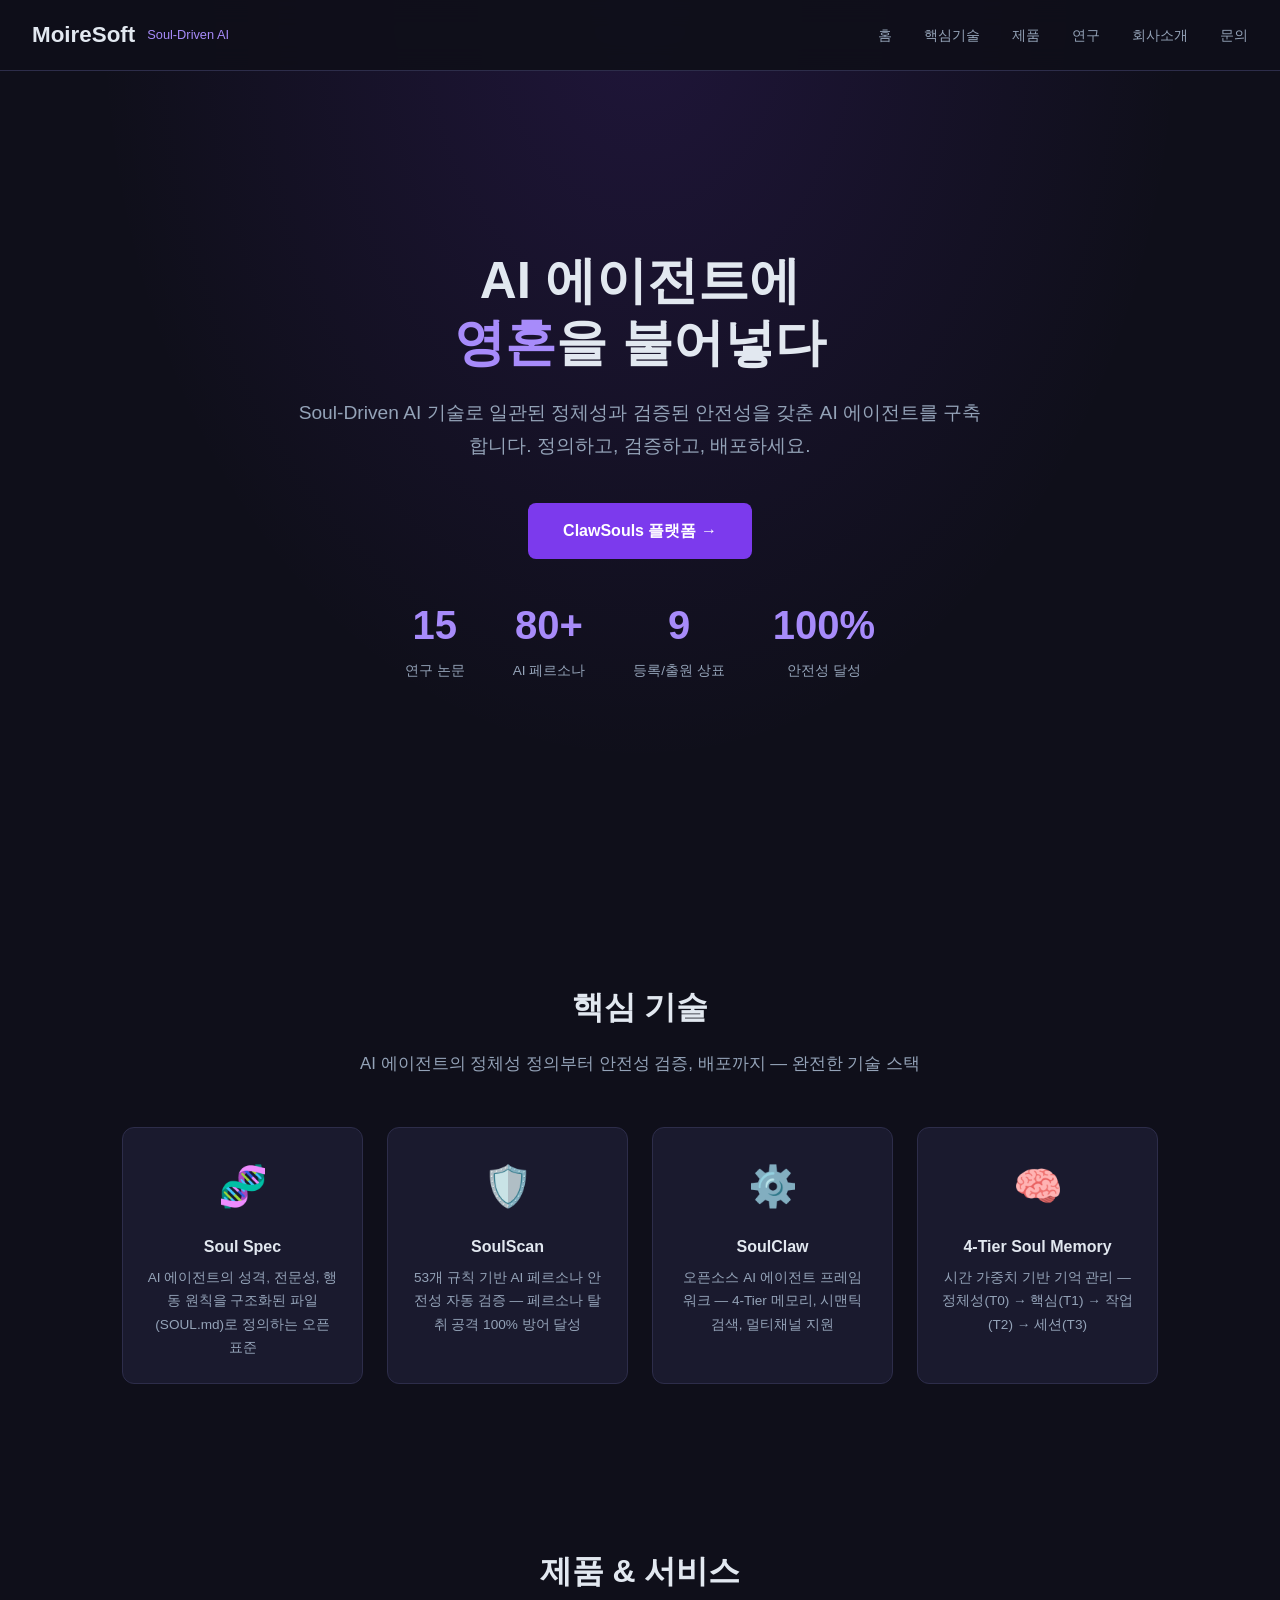
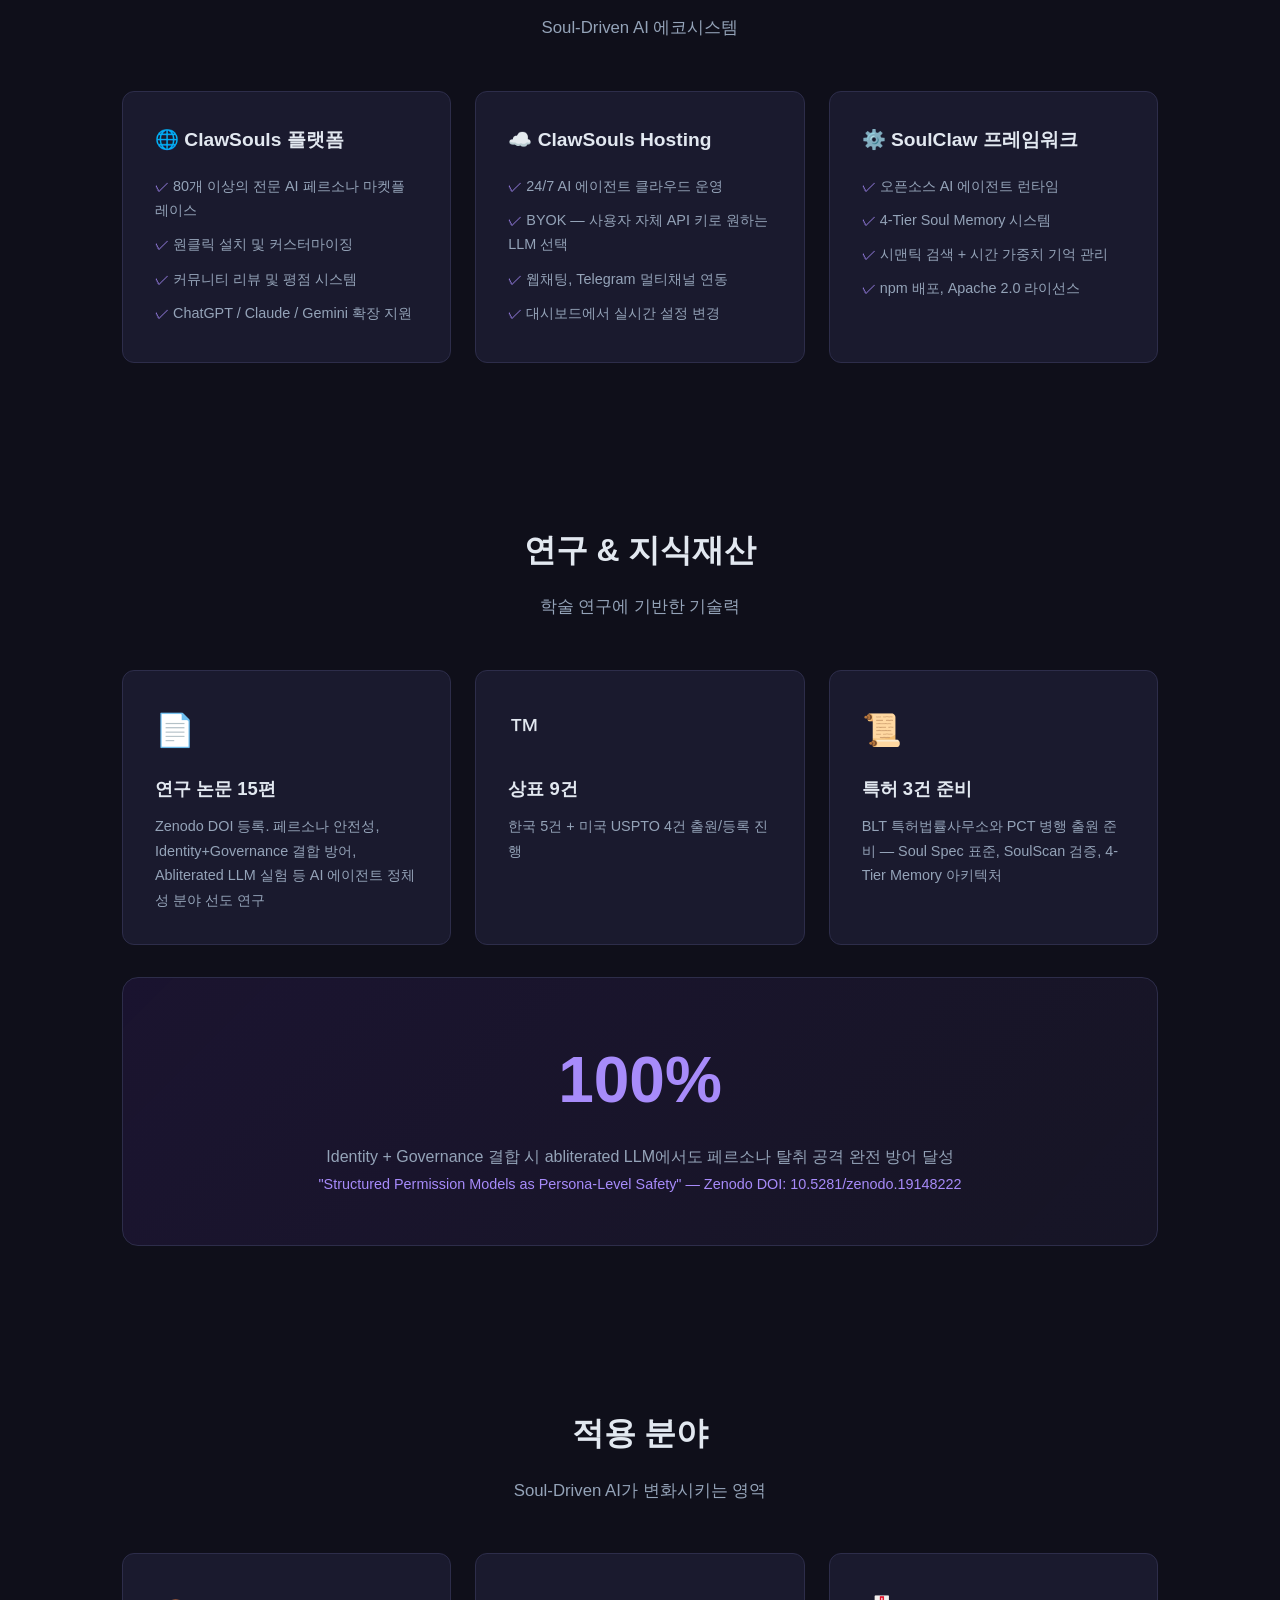
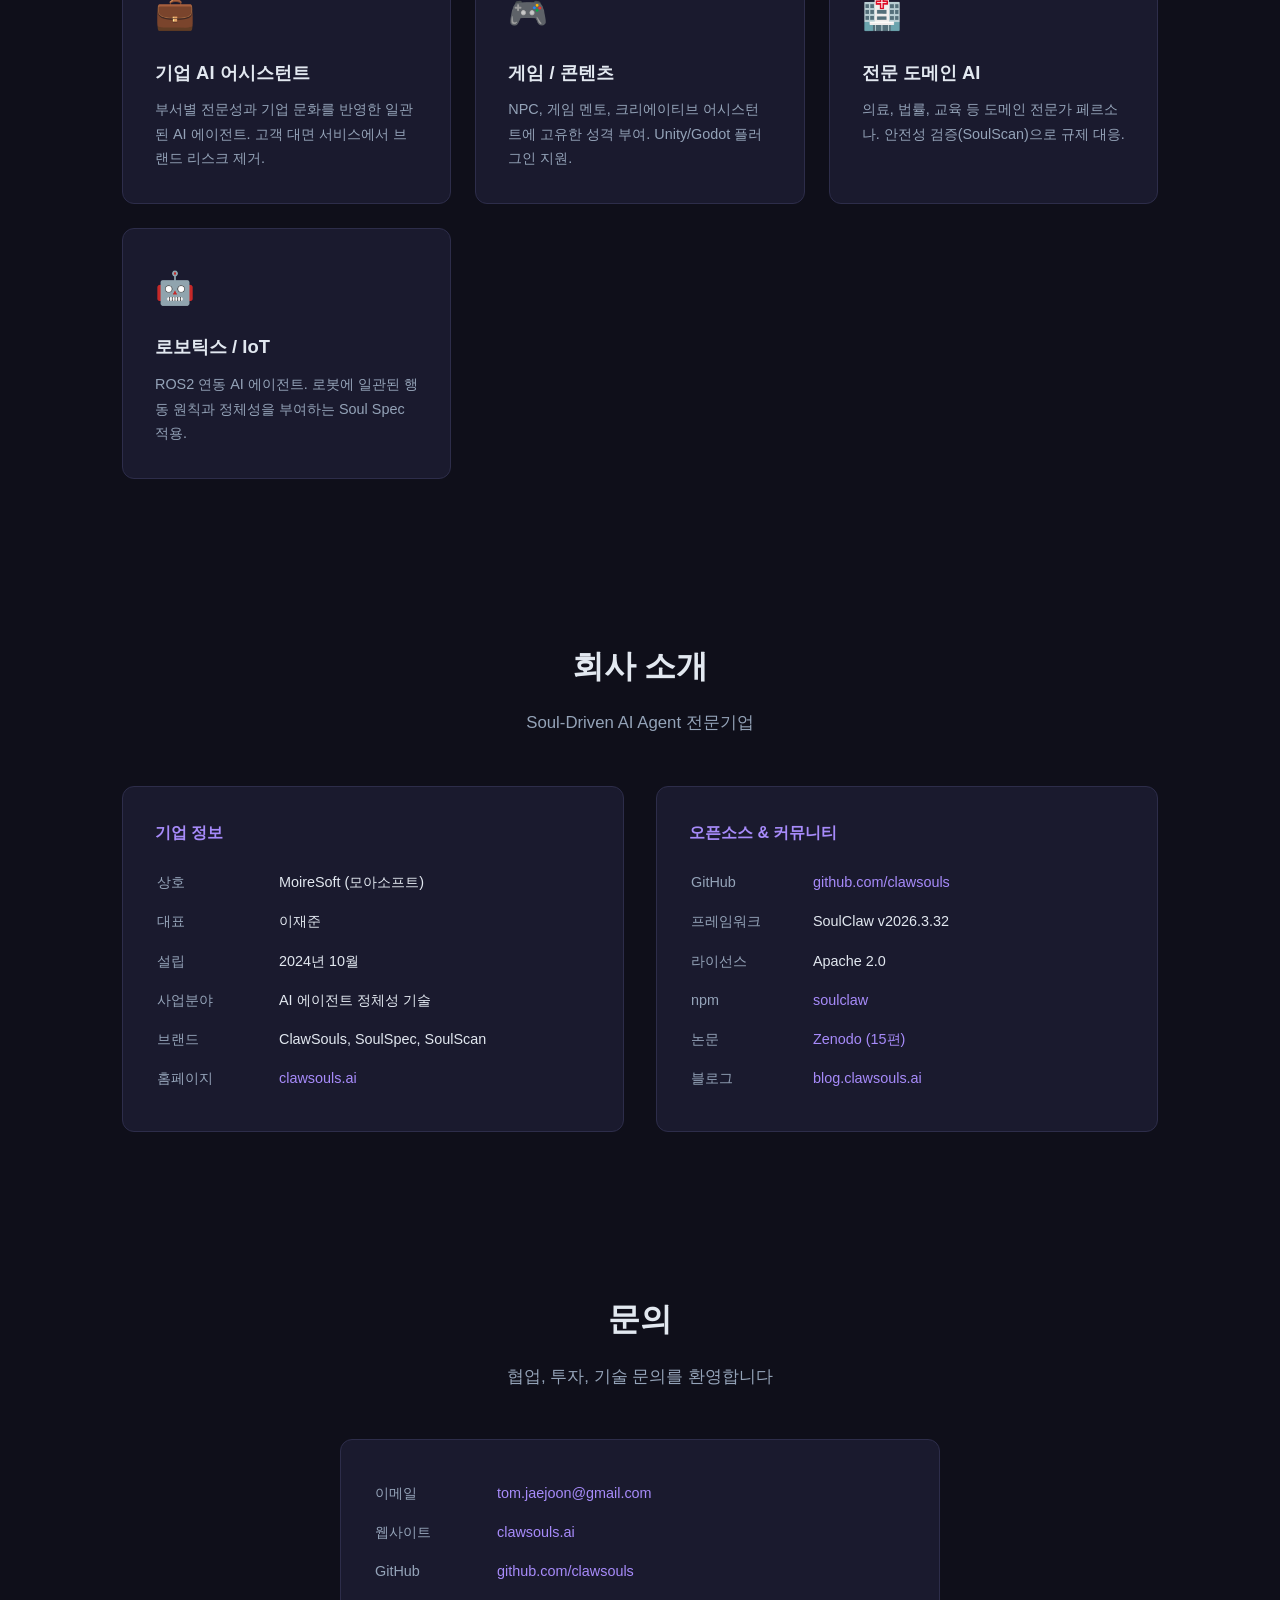
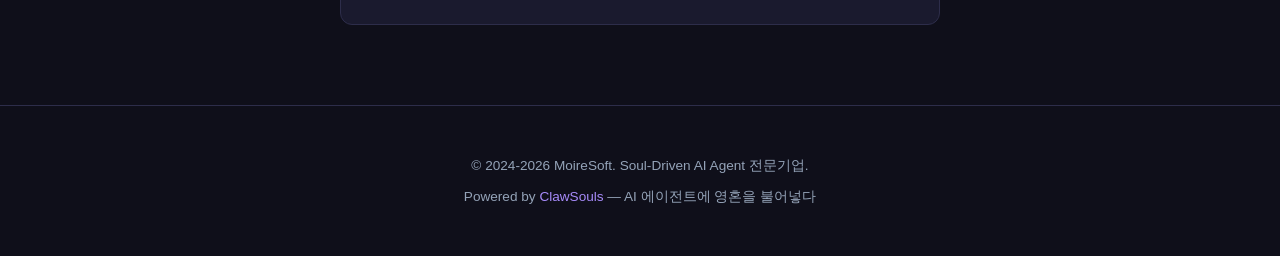
==== index.html @ 77f6fdd2 "fix: Paper 2 실제 논문명 + Zenodo DOI 링크 추가" ====
<!DOCTYPE html>
<html lang="ko">
<head>
    <meta charset="UTF-8">
    <meta name="viewport" content="width=device-width, initial-scale=1.0">
    <title>MoireSoft — Soul-Driven AI Agent 전문기업</title>
    <meta name="description" content="AI 에이전트에 고유한 정체성을 부여하는 Soul-Driven AI 기술. Soul Spec, SoulScan, ClawSouls 플랫폼을 통해 안전하고 일관된 AI 에이전트를 구축합니다.">
    <style>
        * { margin: 0; padding: 0; box-sizing: border-box; }
        :root {
            --primary: #7c3aed;
            --primary-dark: #5b21b6;
            --bg: #0f0f1a;
            --bg-card: #1a1a2e;
            --text: #e2e8f0;
            --text-muted: #94a3b8;
            --accent: #a78bfa;
            --border: #2d2d4a;
        }
        body {
            font-family: -apple-system, BlinkMacSystemFont, 'Segoe UI', sans-serif;
            background: var(--bg);
            color: var(--text);
            line-height: 1.7;
        }
        a { color: var(--accent); text-decoration: none; }
        a:hover { color: #c4b5fd; }

        /* Nav */
        nav {
            position: fixed; top: 0; width: 100%; z-index: 100;
            background: rgba(15,15,26,0.95); backdrop-filter: blur(12px);
            border-bottom: 1px solid var(--border);
            padding: 1rem 2rem;
            display: flex; justify-content: space-between; align-items: center;
        }
        .nav-brand { display: flex; align-items: center; gap: 0.75rem; }
        .nav-brand h1 { font-size: 1.4rem; font-weight: 700; }
        .nav-brand span { font-size: 0.8rem; color: var(--accent); }
        .nav-links { display: flex; gap: 2rem; list-style: none; }
        .nav-links a { color: var(--text-muted); font-size: 0.9rem; transition: color 0.2s; }
        .nav-links a:hover { color: white; }

        /* Hero */
        .hero {
            min-height: 100vh; display: flex; align-items: center; justify-content: center;
            text-align: center; padding: 6rem 2rem 4rem;
            background: radial-gradient(ellipse at 50% 0%, rgba(124,58,237,0.15) 0%, transparent 60%);
        }
        .hero h2 { font-size: 3.2rem; font-weight: 800; margin-bottom: 1.5rem; line-height: 1.2; }
        .hero h2 em { font-style: normal; color: var(--accent); }
        .hero p { font-size: 1.2rem; color: var(--text-muted); max-width: 700px; margin: 0 auto 2.5rem; }
        .hero-stats { display: flex; gap: 3rem; justify-content: center; flex-wrap: wrap; margin-top: 2rem; }
        .hero-stat { text-align: center; }
        .hero-stat .num { font-size: 2.5rem; font-weight: 800; color: var(--accent); }
        .hero-stat .label { font-size: 0.85rem; color: var(--text-muted); }
        .btn-primary {
            display: inline-block; padding: 0.9rem 2.2rem;
            background: var(--primary); color: white; border-radius: 8px;
            font-weight: 600; font-size: 1rem; transition: background 0.2s;
        }
        .btn-primary:hover { background: var(--primary-dark); color: white; }

        /* Sections */
        section { padding: 5rem 2rem; max-width: 1100px; margin: 0 auto; }
        section h3 {
            font-size: 2rem; font-weight: 700; text-align: center;
            margin-bottom: 1rem;
        }
        section .subtitle {
            text-align: center; color: var(--text-muted); margin-bottom: 3rem;
            font-size: 1.05rem;
        }

        /* Cards Grid */
        .cards { display: grid; grid-template-columns: repeat(auto-fit, minmax(300px, 1fr)); gap: 1.5rem; }
        .card {
            background: var(--bg-card); border: 1px solid var(--border);
            border-radius: 12px; padding: 2rem; transition: border-color 0.3s;
        }
        .card:hover { border-color: var(--accent); }
        .card-icon { font-size: 2rem; margin-bottom: 1rem; }
        .card h4 { font-size: 1.15rem; font-weight: 600; margin-bottom: 0.6rem; }
        .card p { font-size: 0.9rem; color: var(--text-muted); }

        /* Tech Stack */
        .tech-row { display: grid; grid-template-columns: repeat(auto-fit, minmax(220px, 1fr)); gap: 1.5rem; }
        .tech-item {
            background: var(--bg-card); border: 1px solid var(--border);
            border-radius: 12px; padding: 1.5rem; text-align: center;
        }
        .tech-item .emoji { font-size: 2.5rem; margin-bottom: 0.8rem; }
        .tech-item h4 { margin-bottom: 0.4rem; }
        .tech-item p { font-size: 0.85rem; color: var(--text-muted); }

        /* Products */
        .product-grid { display: grid; grid-template-columns: repeat(auto-fit, minmax(300px, 1fr)); gap: 1.5rem; }
        .product {
            background: var(--bg-card); border: 1px solid var(--border);
            border-radius: 12px; padding: 2rem;
        }
        .product h4 { font-size: 1.2rem; margin-bottom: 0.8rem; }
        .product ul { list-style: none; }
        .product li { padding: 0.3rem 0; font-size: 0.9rem; color: var(--text-muted); }
        .product li::before { content: "✓ "; color: var(--accent); }

        /* Research */
        .research-highlight {
            background: linear-gradient(135deg, rgba(124,58,237,0.1), rgba(167,139,250,0.05));
            border: 1px solid var(--border); border-radius: 16px;
            padding: 3rem; text-align: center; margin-top: 2rem;
        }
        .research-highlight .big { font-size: 4rem; font-weight: 800; color: var(--accent); }
        .research-highlight p { color: var(--text-muted); margin-top: 0.5rem; }

        /* Company */
        .company-info {
            display: grid; grid-template-columns: 1fr 1fr; gap: 2rem;
        }
        .company-block {
            background: var(--bg-card); border: 1px solid var(--border);
            border-radius: 12px; padding: 2rem;
        }
        .company-block h4 { margin-bottom: 1rem; color: var(--accent); }
        .company-block table { width: 100%; }
        .company-block td { padding: 0.4rem 0; font-size: 0.9rem; }
        .company-block td:first-child { color: var(--text-muted); width: 120px; }

        /* Footer */
        footer {
            text-align: center; padding: 3rem 2rem;
            border-top: 1px solid var(--border); color: var(--text-muted);
            font-size: 0.85rem;
        }

        /* Responsive */
        @media (max-width: 768px) {
            .hero h2 { font-size: 2rem; }
            .hero-stats { gap: 1.5rem; }
            .company-info { grid-template-columns: 1fr; }
            nav { padding: 0.8rem 1rem; }
            .nav-links { display: none; }
        }
    </style>
</head>
<body>

<nav>
    <div class="nav-brand">
        <h1>MoireSoft</h1>
        <span>Soul-Driven AI</span>
    </div>
    <ul class="nav-links">
        <li><a href="#home">홈</a></li>
        <li><a href="#tech">핵심기술</a></li>
        <li><a href="#products">제품</a></li>
        <li><a href="#research">연구</a></li>
        <li><a href="#about">회사소개</a></li>
        <li><a href="#contact">문의</a></li>
    </ul>
</nav>

<!-- Hero -->
<div class="hero" id="home">
    <div>
        <h2>AI 에이전트에<br><em>영혼</em>을 불어넣다</h2>
        <p>Soul-Driven AI 기술로 일관된 정체성과 검증된 안전성을 갖춘 AI 에이전트를 구축합니다. 정의하고, 검증하고, 배포하세요.</p>
        <a href="https://clawsouls.ai" class="btn-primary" target="_blank">ClawSouls 플랫폼 →</a>
        <div class="hero-stats">
            <div class="hero-stat">
                <div class="num">15</div>
                <div class="label">연구 논문</div>
            </div>
            <div class="hero-stat">
                <div class="num">80+</div>
                <div class="label">AI 페르소나</div>
            </div>
            <div class="hero-stat">
                <div class="num">9</div>
                <div class="label">등록/출원 상표</div>
            </div>
            <div class="hero-stat">
                <div class="num">100%</div>
                <div class="label">안전성 달성</div>
            </div>
        </div>
    </div>
</div>

<!-- Core Tech -->
<section id="tech">
    <h3>핵심 기술</h3>
    <p class="subtitle">AI 에이전트의 정체성 정의부터 안전성 검증, 배포까지 — 완전한 기술 스택</p>
    <div class="tech-row">
        <div class="tech-item">
            <div class="emoji">🧬</div>
            <h4>Soul Spec</h4>
            <p>AI 에이전트의 성격, 전문성, 행동 원칙을 구조화된 파일(SOUL.md)로 정의하는 오픈 표준</p>
        </div>
        <div class="tech-item">
            <div class="emoji">🛡️</div>
            <h4>SoulScan</h4>
            <p>53개 규칙 기반 AI 페르소나 안전성 자동 검증 — 페르소나 탈취 공격 100% 방어 달성</p>
        </div>
        <div class="tech-item">
            <div class="emoji">⚙️</div>
            <h4>SoulClaw</h4>
            <p>오픈소스 AI 에이전트 프레임워크 — 4-Tier 메모리, 시맨틱 검색, 멀티채널 지원</p>
        </div>
        <div class="tech-item">
            <div class="emoji">🧠</div>
            <h4>4-Tier Soul Memory</h4>
            <p>시간 가중치 기반 기억 관리 — 정체성(T0) → 핵심(T1) → 작업(T2) → 세션(T3)</p>
        </div>
    </div>
</section>

<!-- Products -->
<section id="products">
    <h3>제품 & 서비스</h3>
    <p class="subtitle">Soul-Driven AI 에코시스템</p>
    <div class="product-grid">
        <div class="product">
            <h4>🌐 ClawSouls 플랫폼</h4>
            <ul>
                <li>80개 이상의 전문 AI 페르소나 마켓플레이스</li>
                <li>원클릭 설치 및 커스터마이징</li>
                <li>커뮤니티 리뷰 및 평점 시스템</li>
                <li>ChatGPT / Claude / Gemini 확장 지원</li>
            </ul>
        </div>
        <div class="product">
            <h4>☁️ ClawSouls Hosting</h4>
            <ul>
                <li>24/7 AI 에이전트 클라우드 운영</li>
                <li>BYOK — 사용자 자체 API 키로 원하는 LLM 선택</li>
                <li>웹채팅, Telegram 멀티채널 연동</li>
                <li>대시보드에서 실시간 설정 변경</li>
            </ul>
        </div>
        <div class="product">
            <h4>⚙️ SoulClaw 프레임워크</h4>
            <ul>
                <li>오픈소스 AI 에이전트 런타임</li>
                <li>4-Tier Soul Memory 시스템</li>
                <li>시맨틱 검색 + 시간 가중치 기억 관리</li>
                <li>npm 배포, Apache 2.0 라이선스</li>
            </ul>
        </div>
    </div>
</section>

<!-- Research -->
<section id="research">
    <h3>연구 & 지식재산</h3>
    <p class="subtitle">학술 연구에 기반한 기술력</p>
    <div class="cards">
        <div class="card">
            <div class="card-icon">📄</div>
            <h4>연구 논문 15편</h4>
            <p>Zenodo DOI 등록. 페르소나 안전성, Identity+Governance 결합 방어, Abliterated LLM 실험 등 AI 에이전트 정체성 분야 선도 연구</p>
        </div>
        <div class="card">
            <div class="card-icon">™️</div>
            <h4>상표 9건</h4>
            <p>한국 5건 + 미국 USPTO 4건 출원/등록 진행</p>
        </div>
        <div class="card">
            <div class="card-icon">📜</div>
            <h4>특허 3건 준비</h4>
            <p>BLT 특허법률사무소와 PCT 병행 출원 준비 — Soul Spec 표준, SoulScan 검증, 4-Tier Memory 아키텍처</p>
        </div>
    </div>
    <div class="research-highlight">
        <div class="big">100%</div>
        <p>Identity + Governance 결합 시 abliterated LLM에서도 페르소나 탈취 공격 완전 방어 달성<br><a href="https://zenodo.org/records/19148222" target="_blank" style="font-size:0.9rem;">"Structured Permission Models as Persona-Level Safety" — Zenodo DOI: 10.5281/zenodo.19148222</a></p>
    </div>
</section>

<!-- Use Cases -->
<section>
    <h3>적용 분야</h3>
    <p class="subtitle">Soul-Driven AI가 변화시키는 영역</p>
    <div class="cards">
        <div class="card">
            <div class="card-icon">💼</div>
            <h4>기업 AI 어시스턴트</h4>
            <p>부서별 전문성과 기업 문화를 반영한 일관된 AI 에이전트. 고객 대면 서비스에서 브랜드 리스크 제거.</p>
        </div>
        <div class="card">
            <div class="card-icon">🎮</div>
            <h4>게임 / 콘텐츠</h4>
            <p>NPC, 게임 멘토, 크리에이티브 어시스턴트에 고유한 성격 부여. Unity/Godot 플러그인 지원.</p>
        </div>
        <div class="card">
            <div class="card-icon">🏥</div>
            <h4>전문 도메인 AI</h4>
            <p>의료, 법률, 교육 등 도메인 전문가 페르소나. 안전성 검증(SoulScan)으로 규제 대응.</p>
        </div>
        <div class="card">
            <div class="card-icon">🤖</div>
            <h4>로보틱스 / IoT</h4>
            <p>ROS2 연동 AI 에이전트. 로봇에 일관된 행동 원칙과 정체성을 부여하는 Soul Spec 적용.</p>
        </div>
    </div>
</section>

<!-- Company -->
<section id="about">
    <h3>회사 소개</h3>
    <p class="subtitle">Soul-Driven AI Agent 전문기업</p>
    <div class="company-info">
        <div class="company-block">
            <h4>기업 정보</h4>
            <table>
                <tr><td>상호</td><td>MoireSoft (모아소프트)</td></tr>
                <tr><td>대표</td><td>이재준</td></tr>
                <tr><td>설립</td><td>2024년 10월</td></tr>
                <tr><td>사업분야</td><td>AI 에이전트 정체성 기술</td></tr>
                <tr><td>브랜드</td><td>ClawSouls, SoulSpec, SoulScan</td></tr>
                <tr><td>홈페이지</td><td><a href="https://clawsouls.ai" target="_blank">clawsouls.ai</a></td></tr>
            </table>
        </div>
        <div class="company-block">
            <h4>오픈소스 & 커뮤니티</h4>
            <table>
                <tr><td>GitHub</td><td><a href="https://github.com/clawsouls" target="_blank">github.com/clawsouls</a></td></tr>
                <tr><td>프레임워크</td><td>SoulClaw v2026.3.32</td></tr>
                <tr><td>라이선스</td><td>Apache 2.0</td></tr>
                <tr><td>npm</td><td><a href="https://www.npmjs.com/package/soulclaw" target="_blank">soulclaw</a></td></tr>
                <tr><td>논문</td><td><a href="https://zenodo.org/search?q=clawsouls" target="_blank">Zenodo (15편)</a></td></tr>
                <tr><td>블로그</td><td><a href="https://blog.clawsouls.ai" target="_blank">blog.clawsouls.ai</a></td></tr>
            </table>
        </div>
    </div>
</section>

<!-- Contact -->
<section id="contact">
    <h3>문의</h3>
    <p class="subtitle">협업, 투자, 기술 문의를 환영합니다</p>
    <div class="company-info" style="max-width:600px; margin:0 auto;">
        <div class="company-block" style="grid-column: 1/-1;">
            <table>
                <tr><td>이메일</td><td><a href="mailto:tom.jaejoon@gmail.com">tom.jaejoon@gmail.com</a></td></tr>
                <tr><td>웹사이트</td><td><a href="https://clawsouls.ai" target="_blank">clawsouls.ai</a></td></tr>
                <tr><td>GitHub</td><td><a href="https://github.com/clawsouls" target="_blank">github.com/clawsouls</a></td></tr>
            </table>
        </div>
    </div>
</section>

<footer>
    <p>© 2024-2026 MoireSoft. Soul-Driven AI Agent 전문기업.</p>
    <p style="margin-top:0.5rem;">Powered by <a href="https://clawsouls.ai" target="_blank">ClawSouls</a> — AI 에이전트에 영혼을 불어넣다</p>
</footer>

</body>
</html>
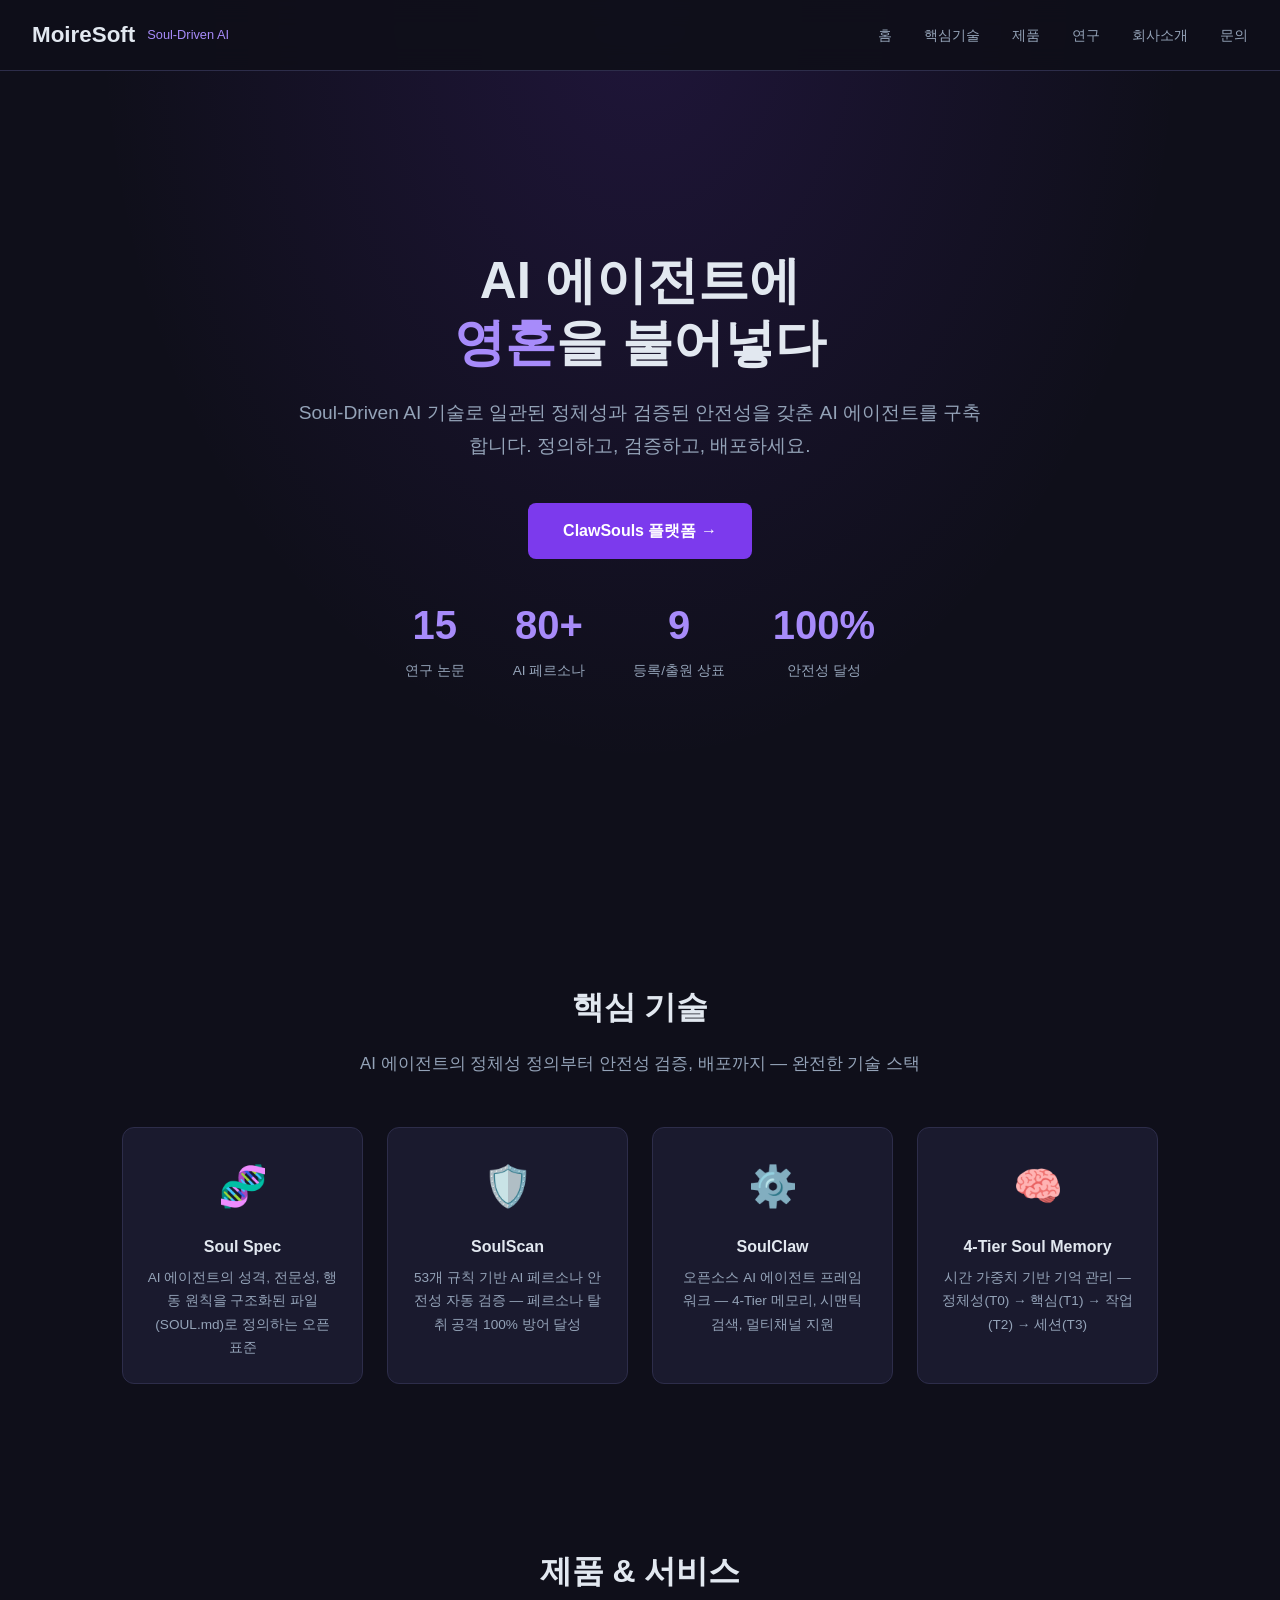
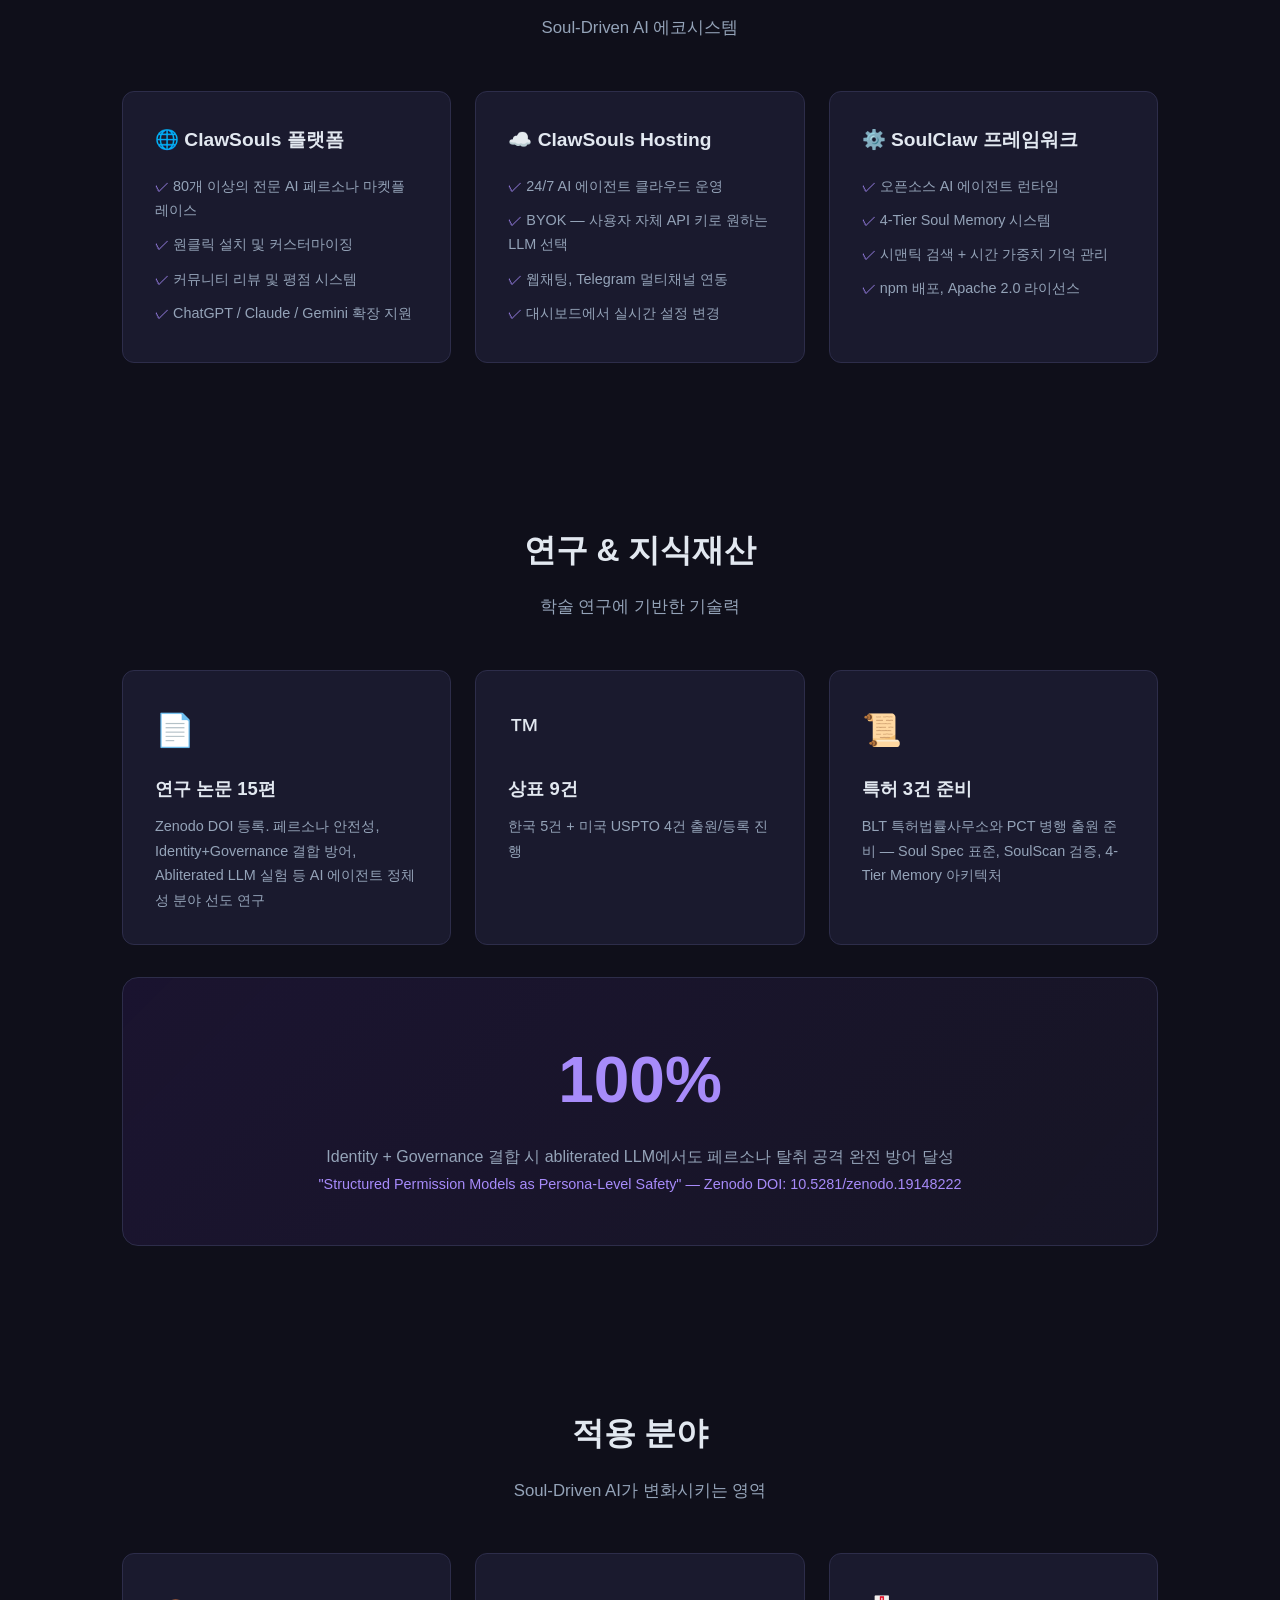
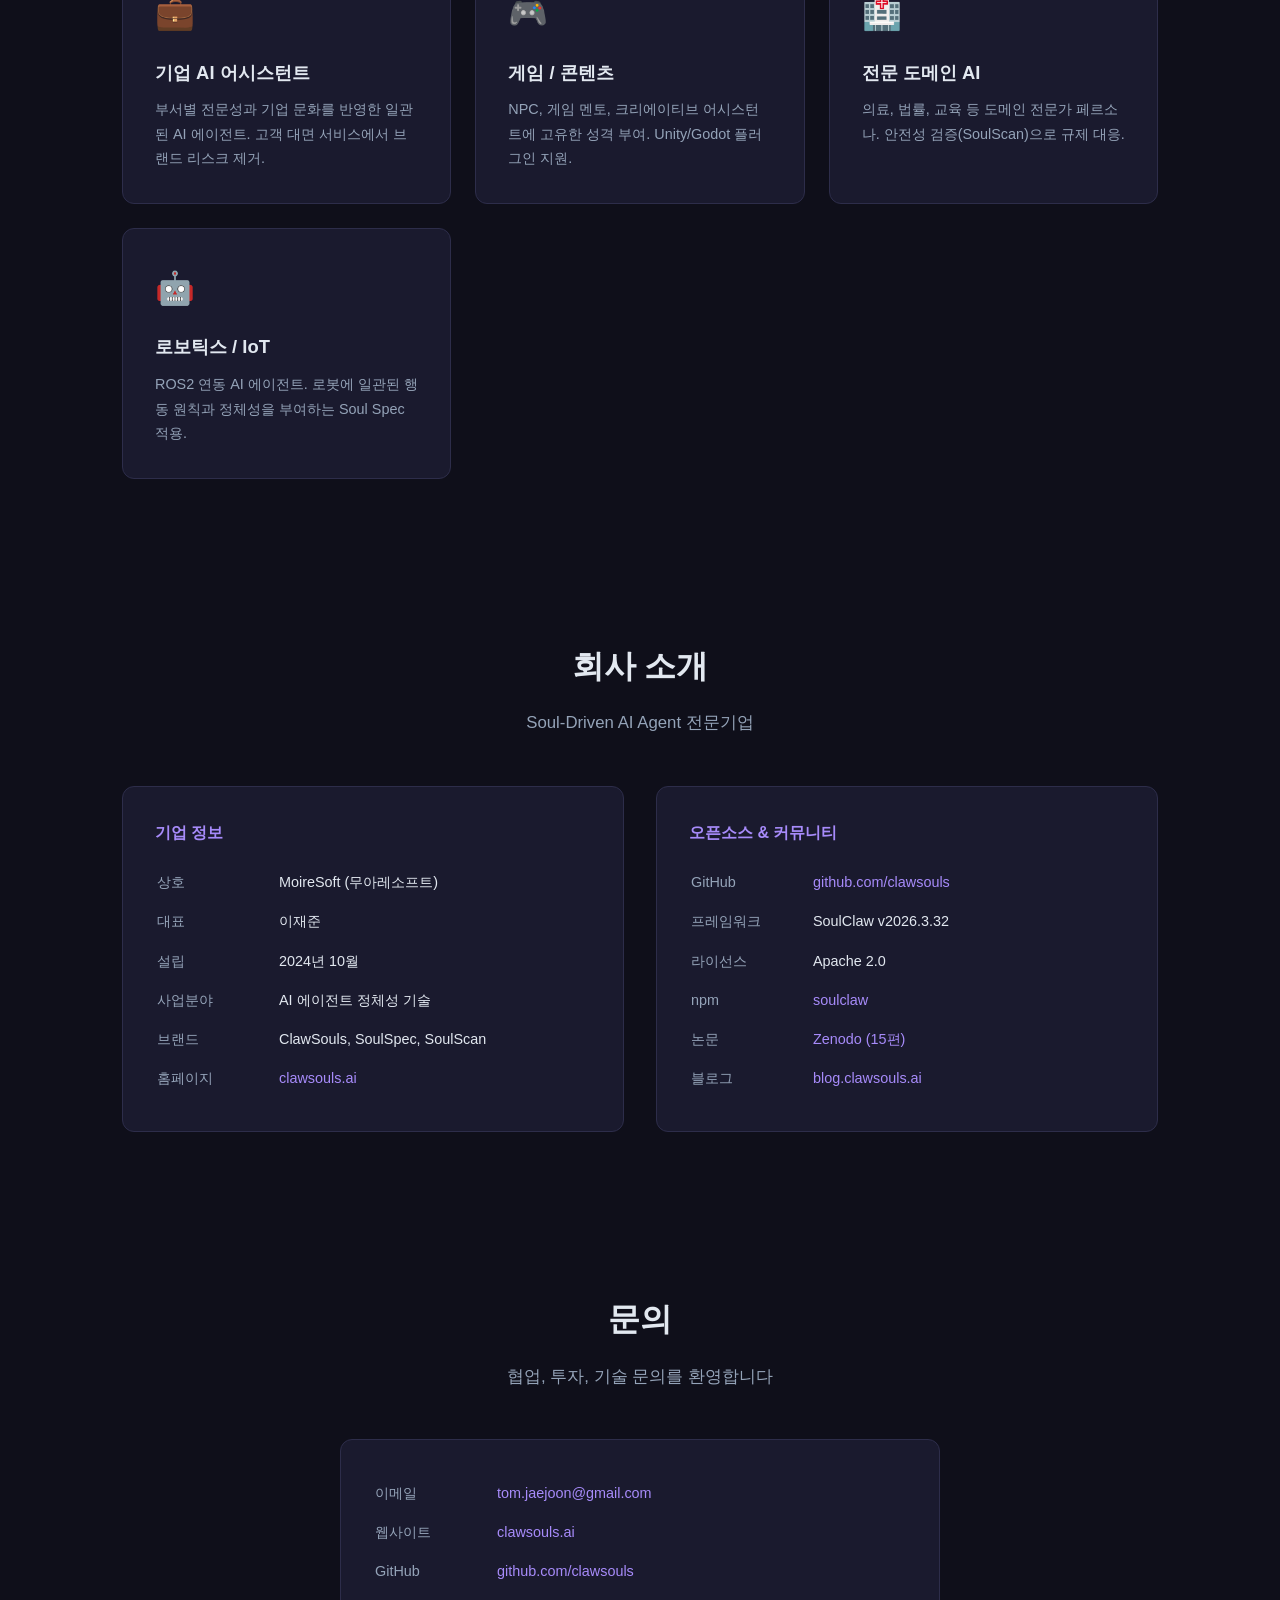
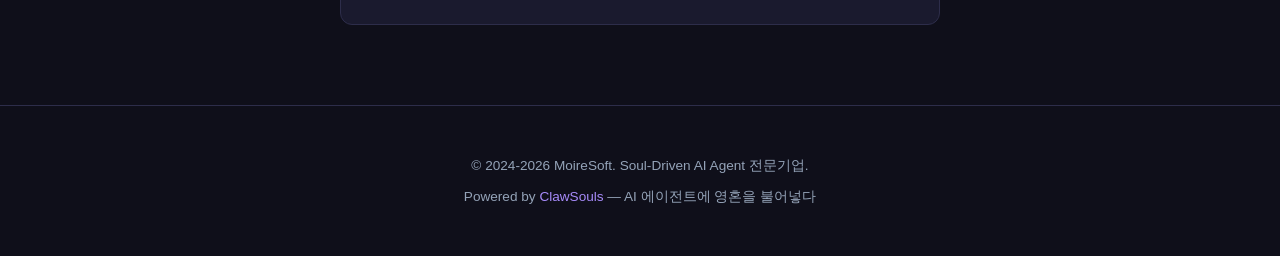
==== commit 17dc27b9: "fix: 모아소프트 → 무아레소프트" ====
--- a/index.html
+++ b/index.html
@@ -313,7 +313,7 @@
         <div class="company-block">
             <h4>기업 정보</h4>
             <table>
-                <tr><td>상호</td><td>MoireSoft (모아소프트)</td></tr>
+                <tr><td>상호</td><td>MoireSoft (무아레소프트)</td></tr>
                 <tr><td>대표</td><td>이재준</td></tr>
                 <tr><td>설립</td><td>2024년 10월</td></tr>
                 <tr><td>사업분야</td><td>AI 에이전트 정체성 기술</td></tr>
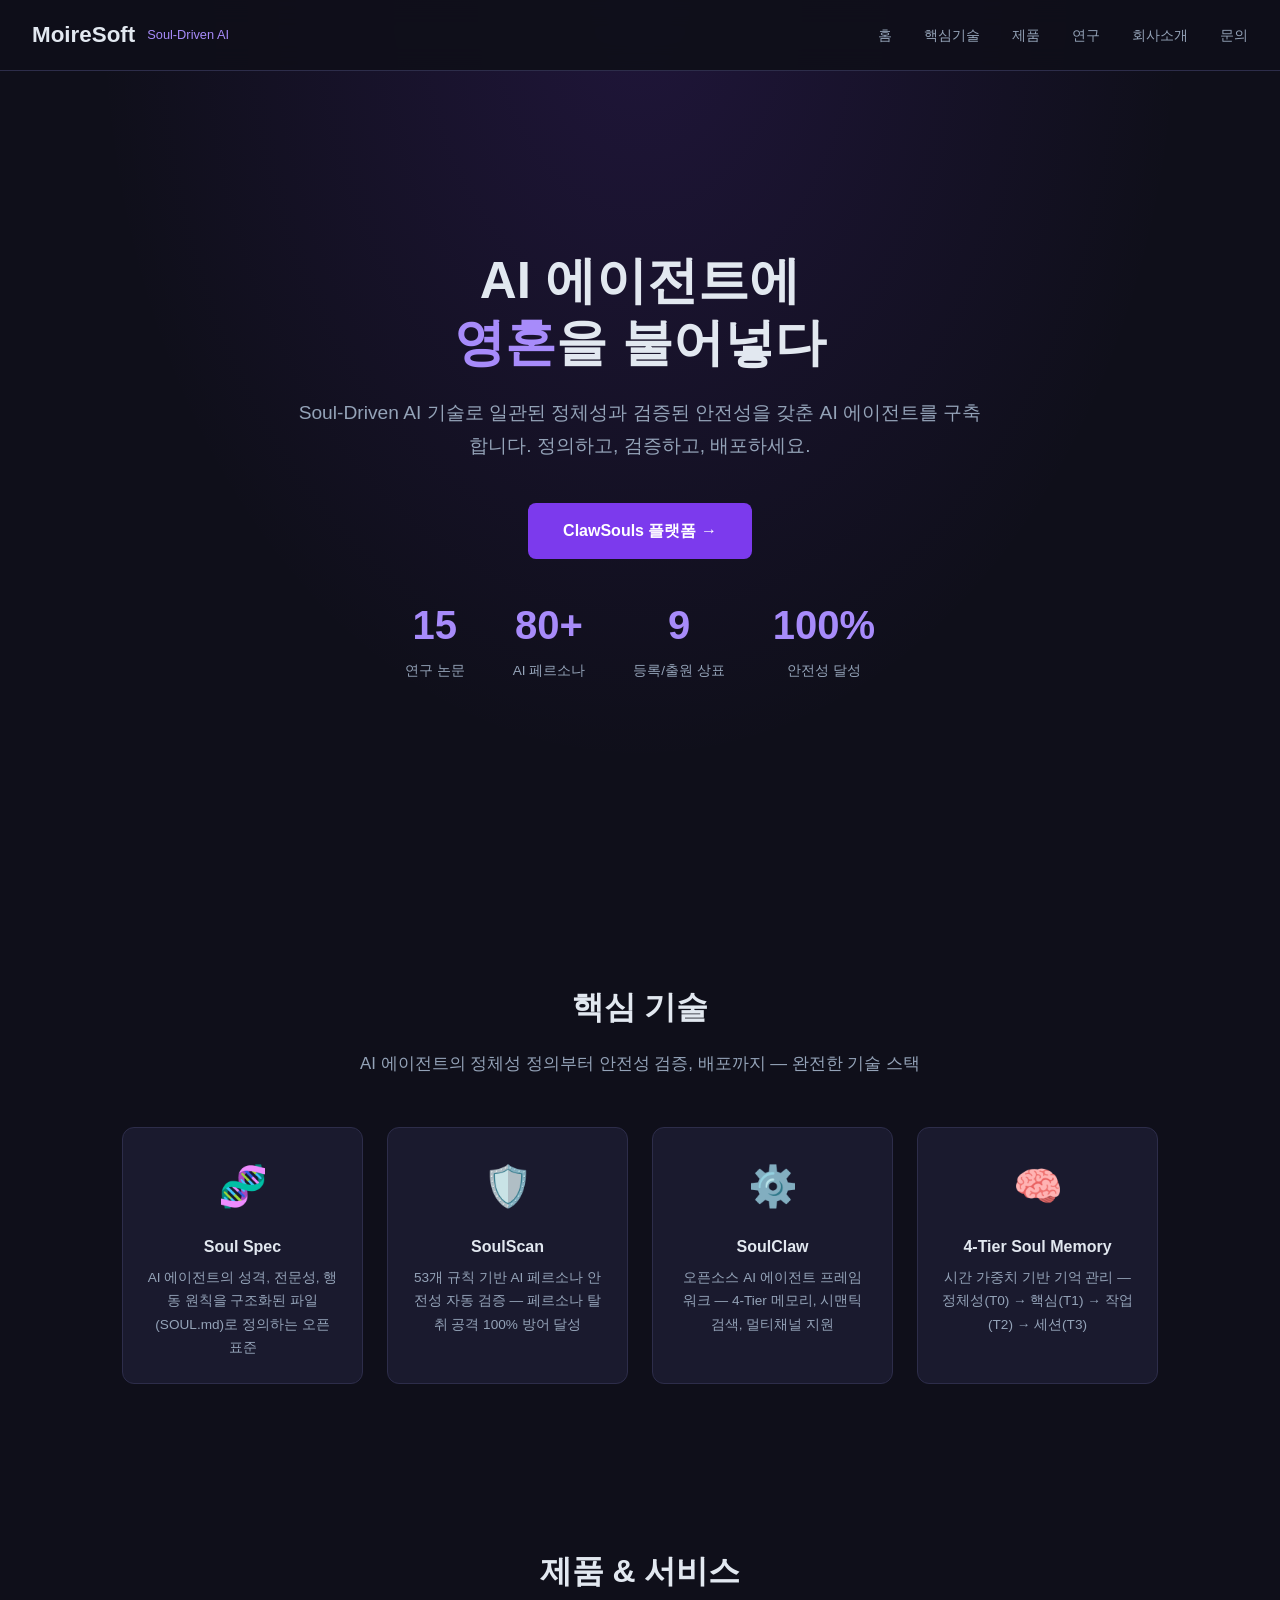
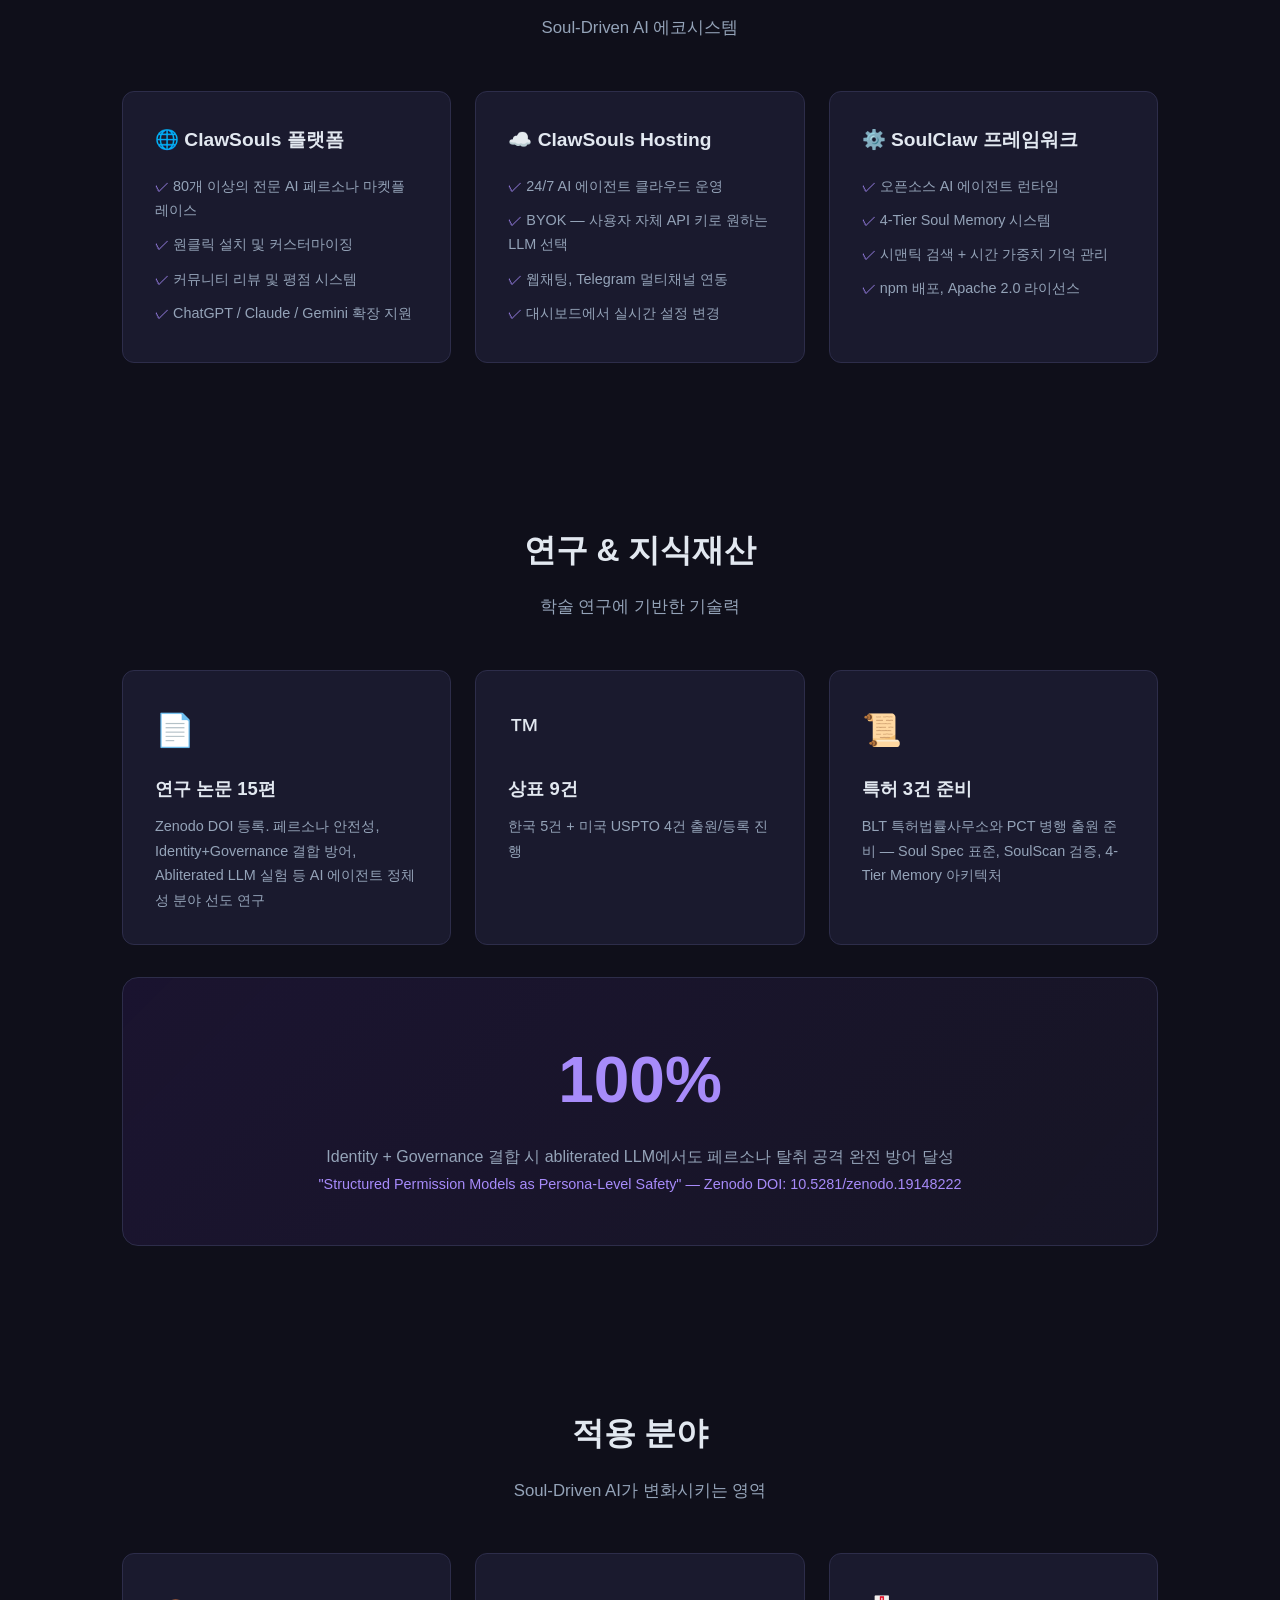
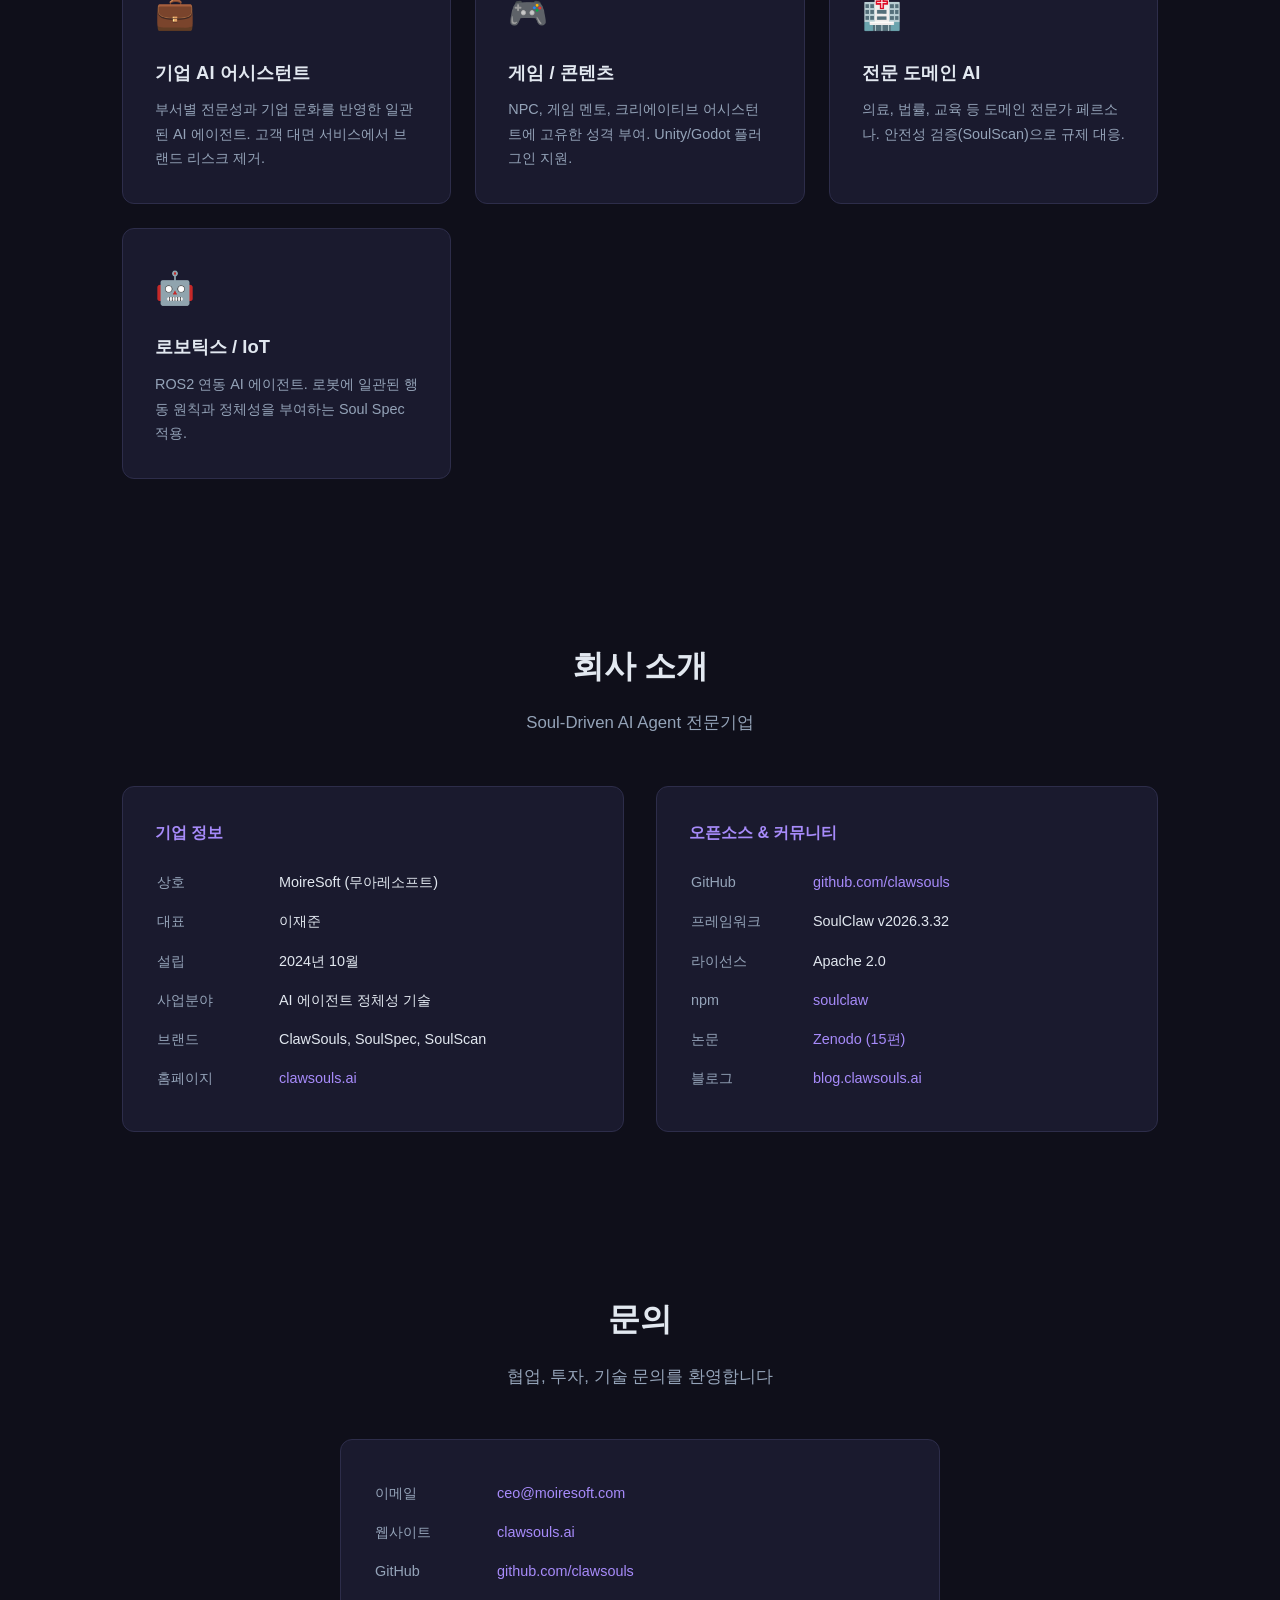
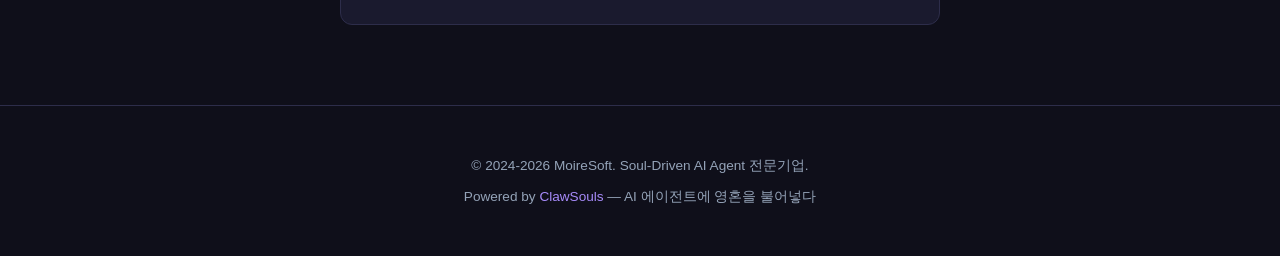
==== commit 20f85792: "fix: 이메일 ceo@moiresoft.com" ====
--- a/index.html
+++ b/index.html
@@ -342,7 +342,7 @@
     <div class="company-info" style="max-width:600px; margin:0 auto;">
         <div class="company-block" style="grid-column: 1/-1;">
             <table>
-                <tr><td>이메일</td><td><a href="mailto:tom.jaejoon@gmail.com">tom.jaejoon@gmail.com</a></td></tr>
+                <tr><td>이메일</td><td><a href="mailto:ceo@moiresoft.com">ceo@moiresoft.com</a></td></tr>
                 <tr><td>웹사이트</td><td><a href="https://clawsouls.ai" target="_blank">clawsouls.ai</a></td></tr>
                 <tr><td>GitHub</td><td><a href="https://github.com/clawsouls" target="_blank">github.com/clawsouls</a></td></tr>
             </table>
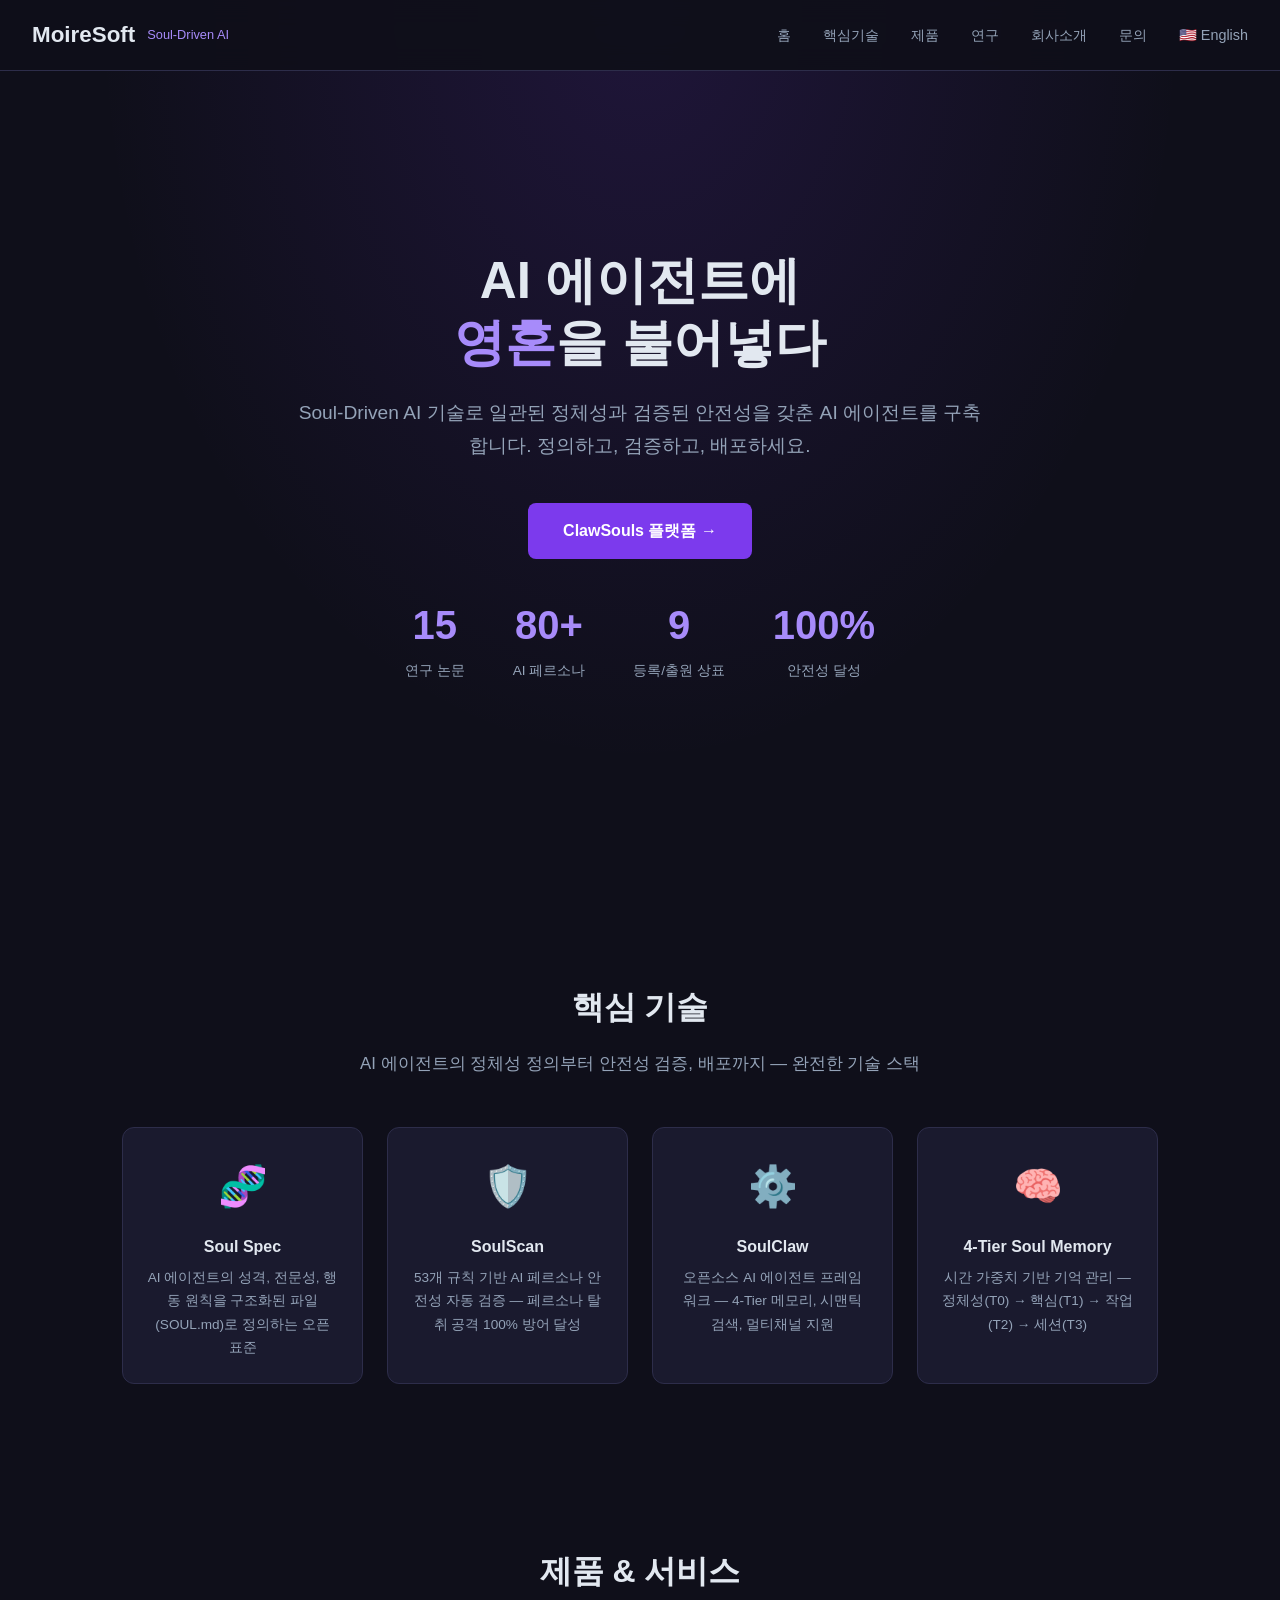
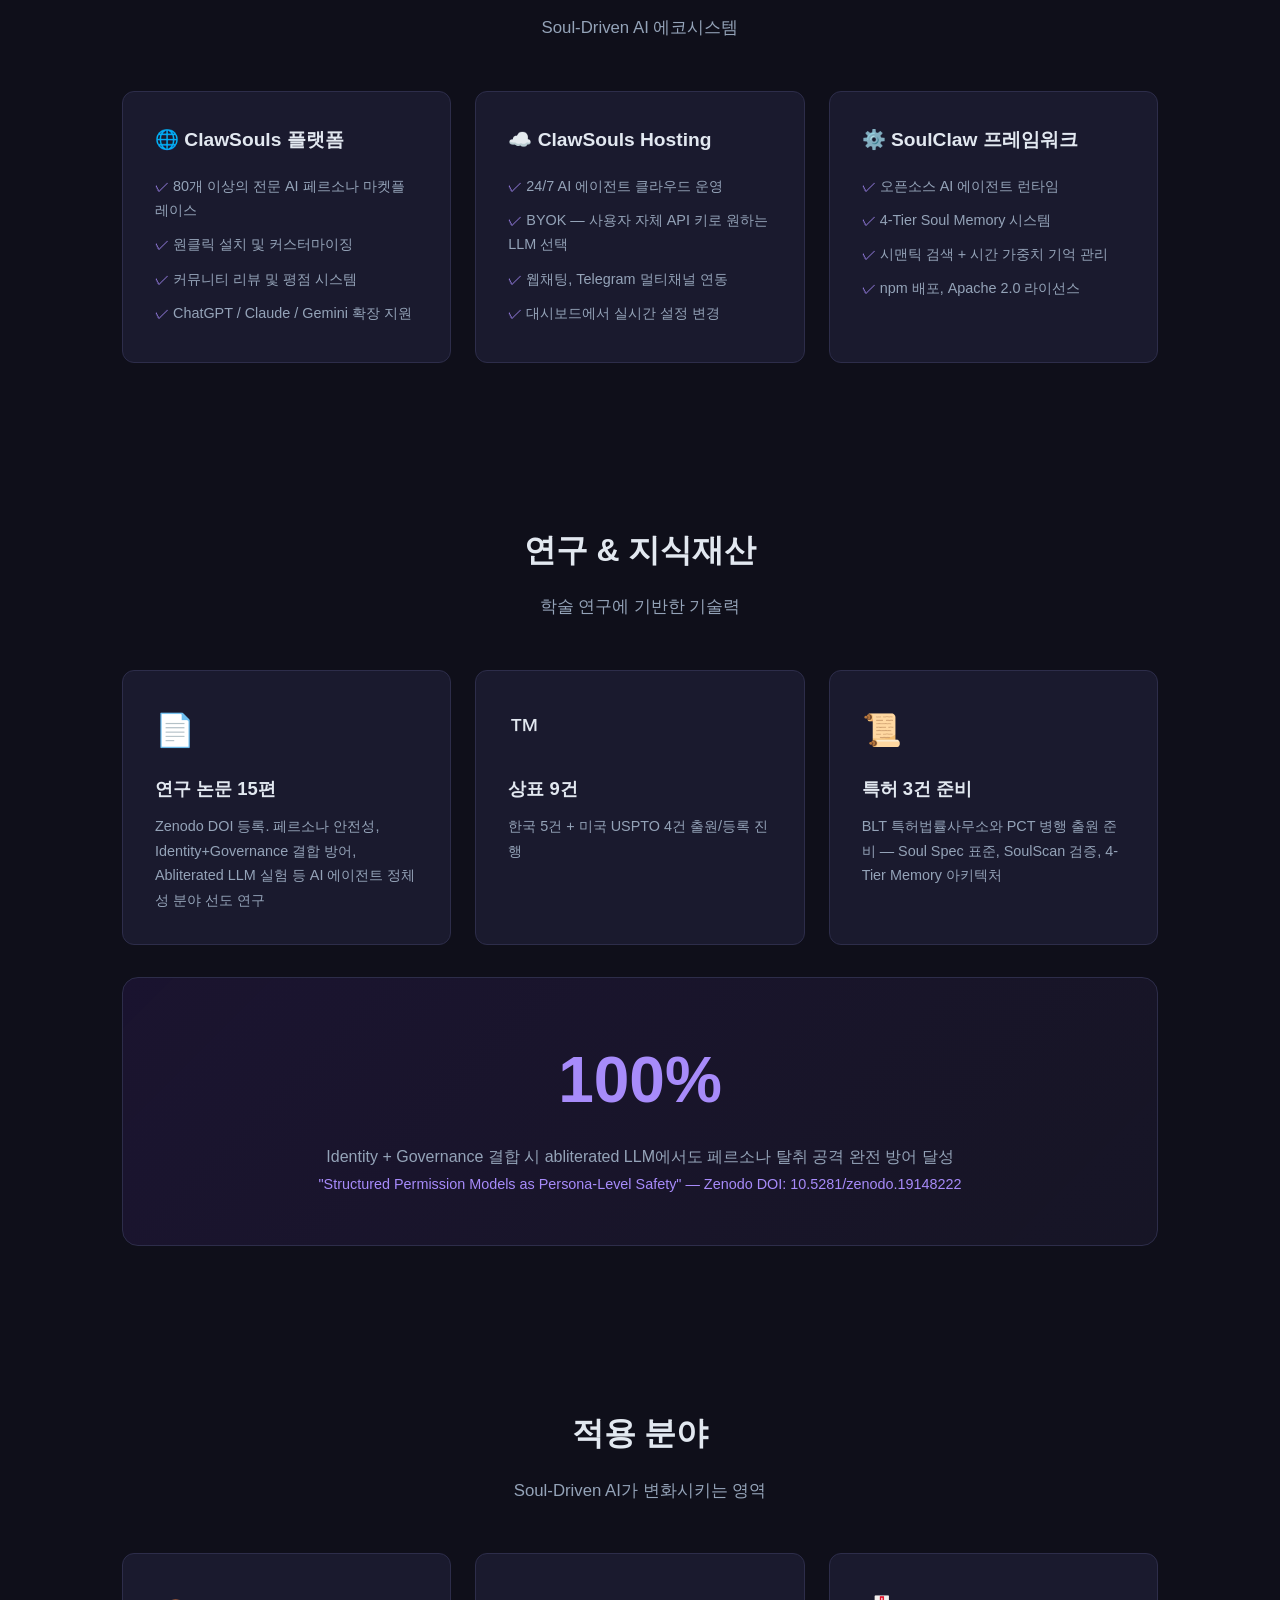
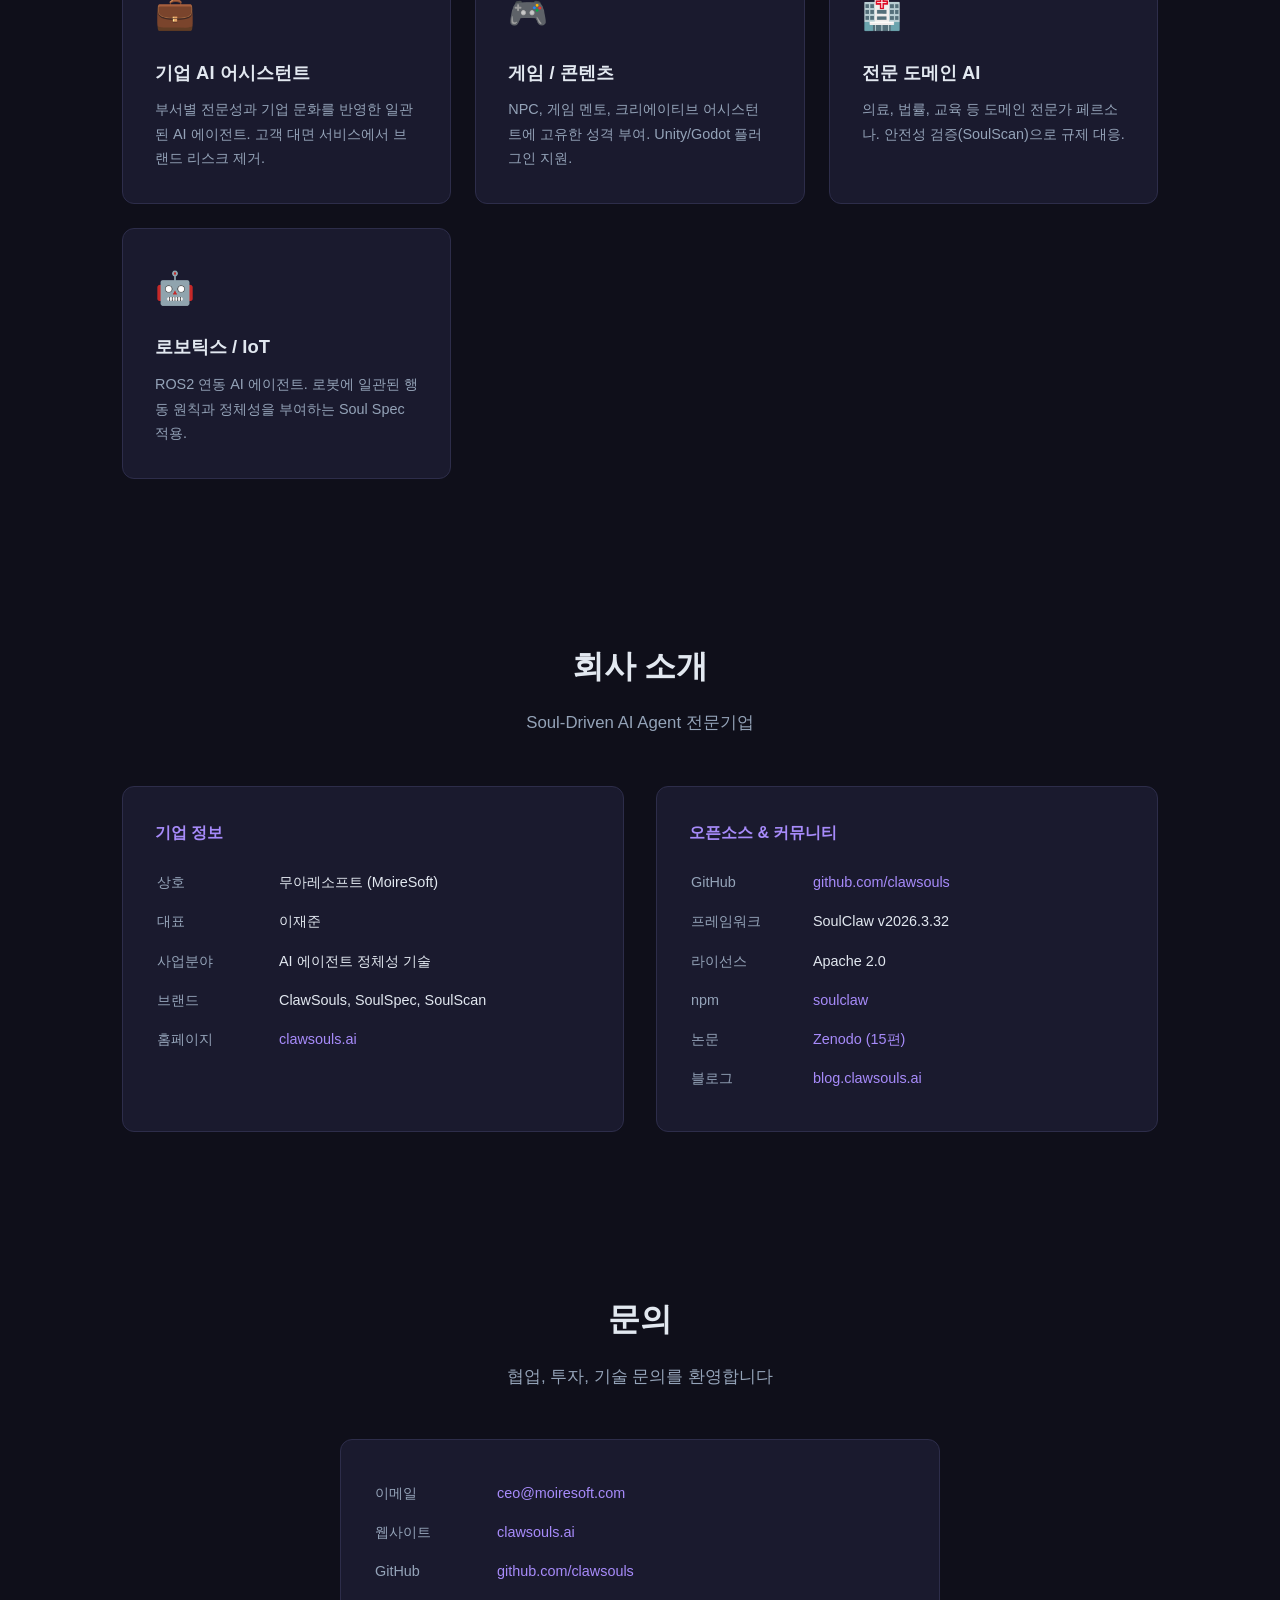
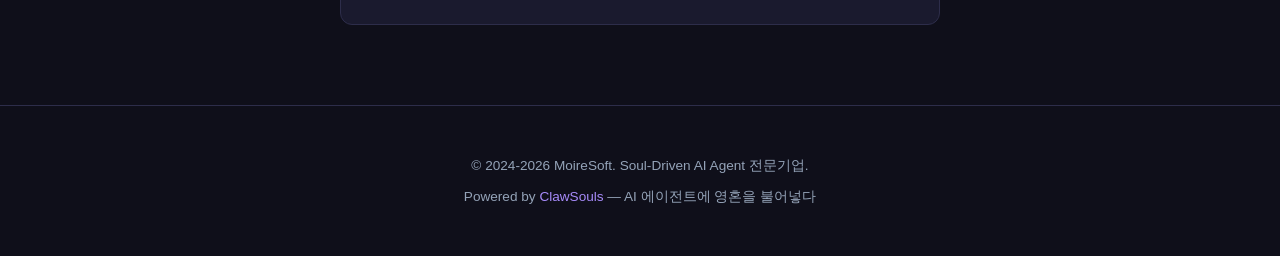
==== commit af3783df: "fix: 무아레소프트(MoireSoft) 순서 변경, 설립일 제거" ====
--- a/index.html
+++ b/index.html
@@ -157,6 +157,7 @@
         <li><a href="#research">연구</a></li>
         <li><a href="#about">회사소개</a></li>
         <li><a href="#contact">문의</a></li>
+        <li><a href="en.html">🇺🇸 English</a></li>
     </ul>
 </nav>
 
@@ -313,9 +314,8 @@
         <div class="company-block">
             <h4>기업 정보</h4>
             <table>
-                <tr><td>상호</td><td>MoireSoft (무아레소프트)</td></tr>
+                <tr><td>상호</td><td>무아레소프트 (MoireSoft)</td></tr>
                 <tr><td>대표</td><td>이재준</td></tr>
-                <tr><td>설립</td><td>2024년 10월</td></tr>
                 <tr><td>사업분야</td><td>AI 에이전트 정체성 기술</td></tr>
                 <tr><td>브랜드</td><td>ClawSouls, SoulSpec, SoulScan</td></tr>
                 <tr><td>홈페이지</td><td><a href="https://clawsouls.ai" target="_blank">clawsouls.ai</a></td></tr>
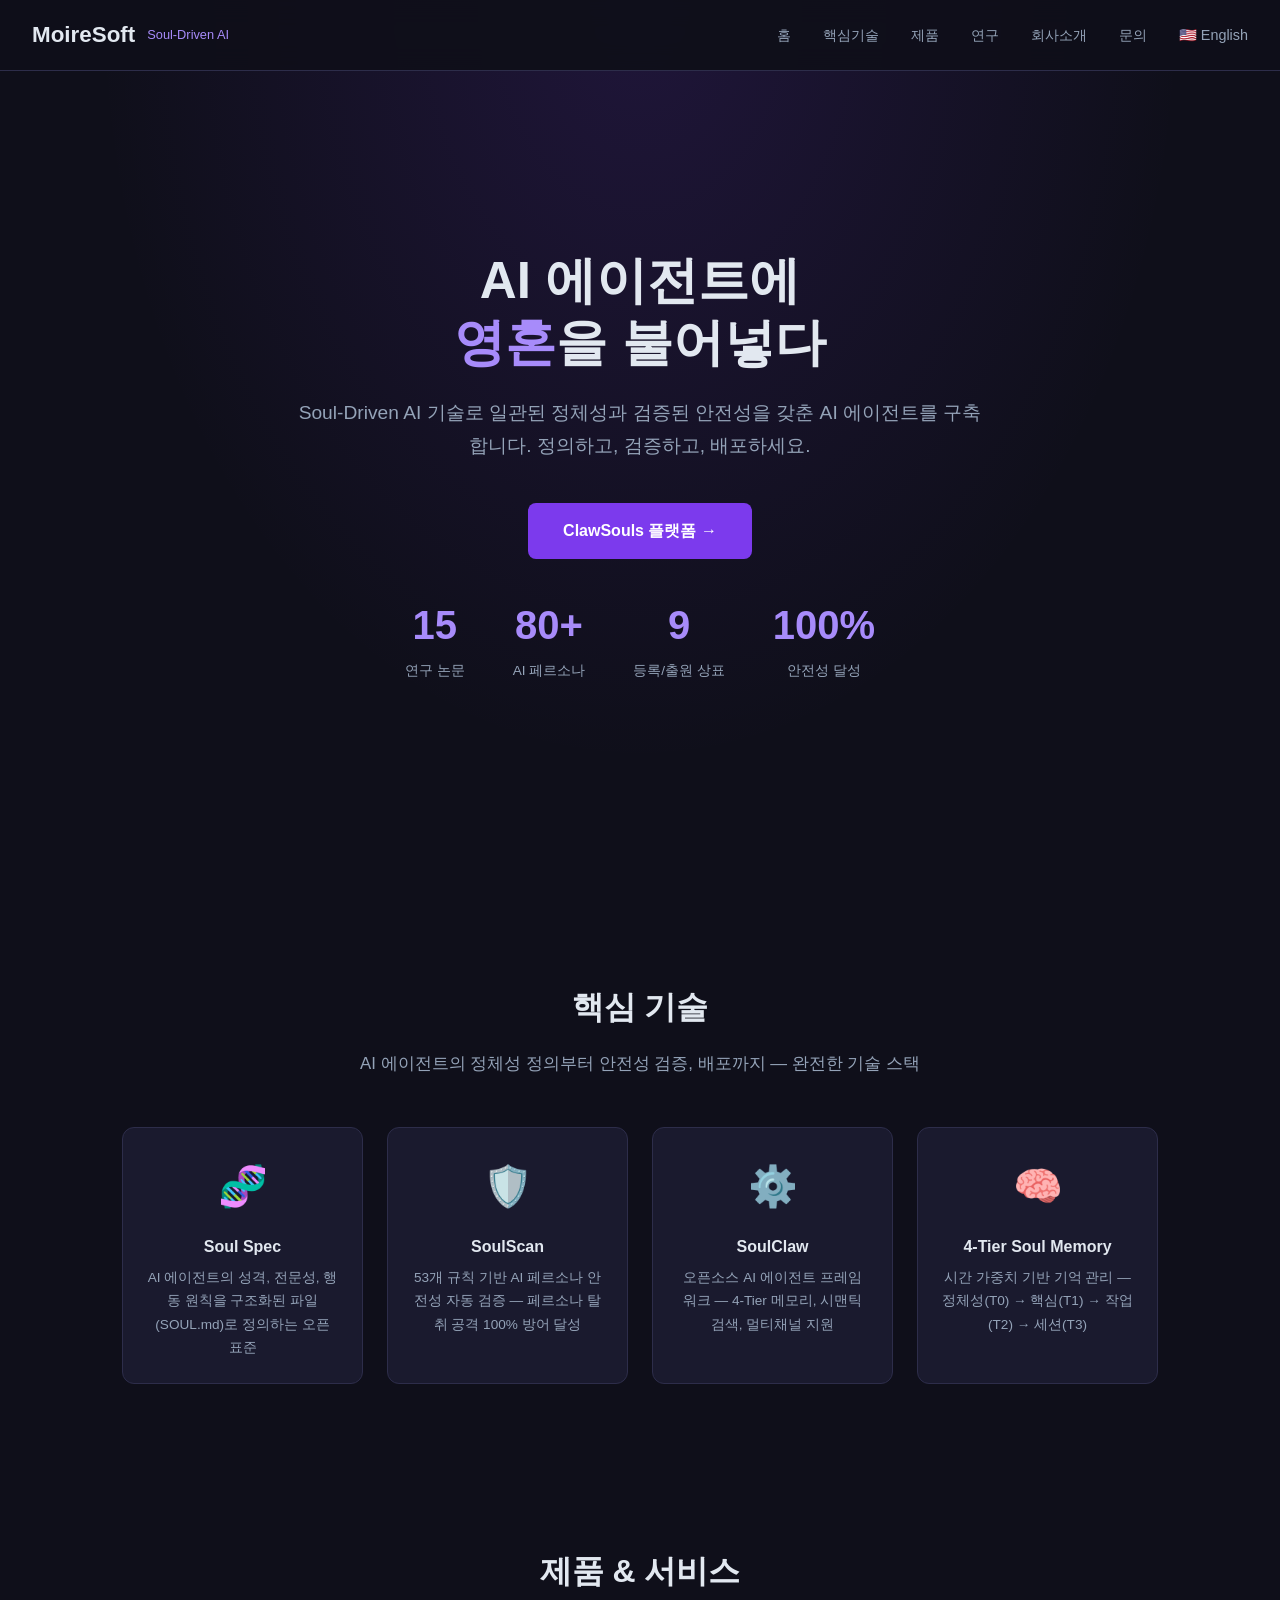
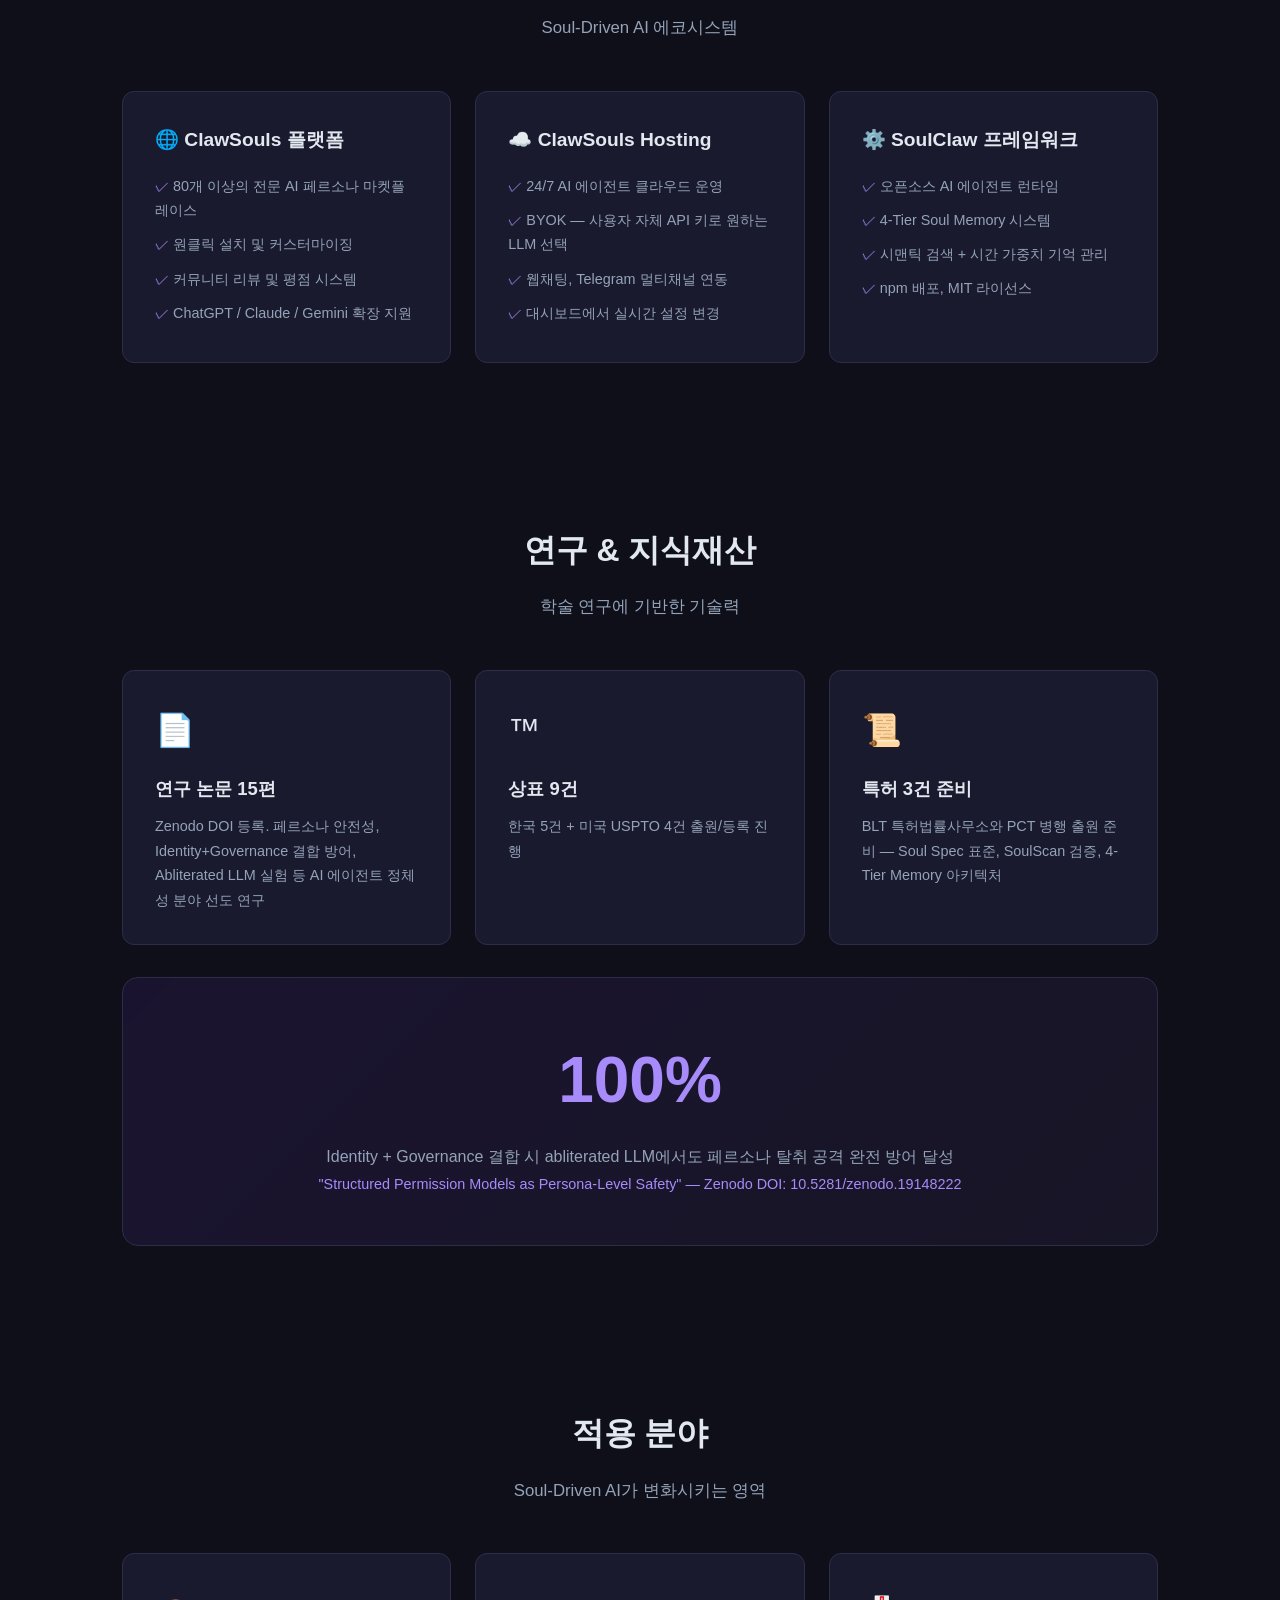
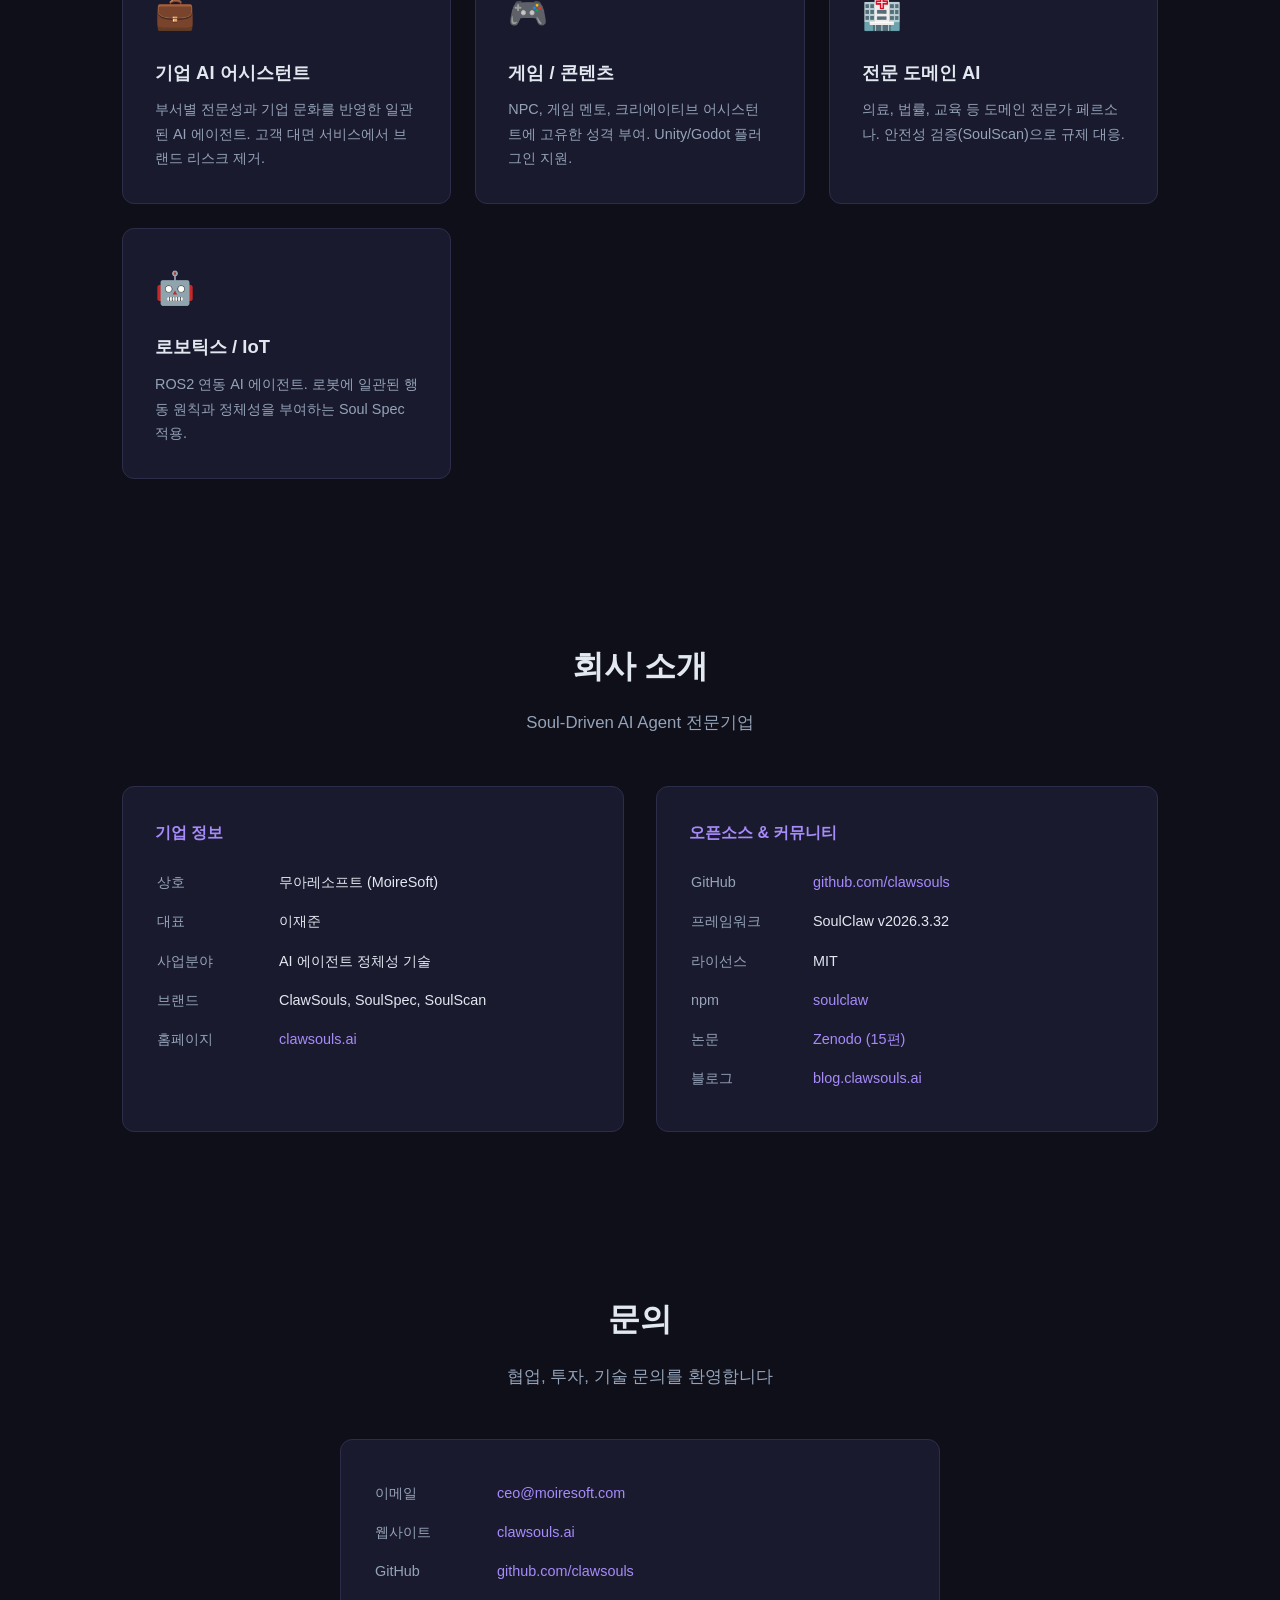
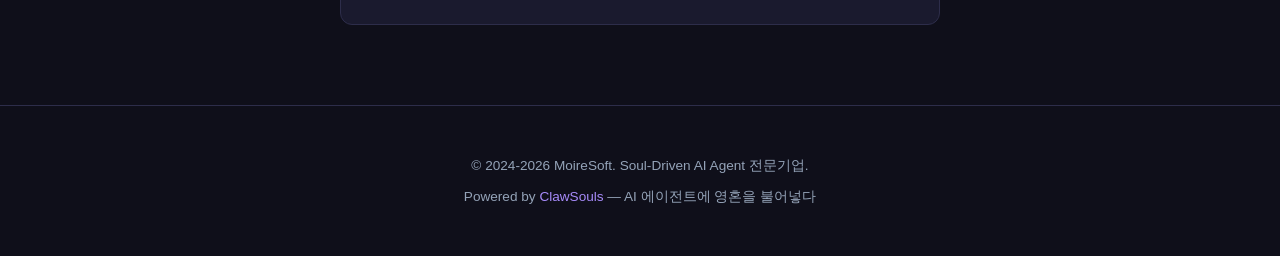
==== commit abb8d3ff: "fix: SoulClaw license Apache 2.0 → MIT" ====
--- a/index.html
+++ b/index.html
@@ -245,7 +245,7 @@
                 <li>오픈소스 AI 에이전트 런타임</li>
                 <li>4-Tier Soul Memory 시스템</li>
                 <li>시맨틱 검색 + 시간 가중치 기억 관리</li>
-                <li>npm 배포, Apache 2.0 라이선스</li>
+                <li>npm 배포, MIT 라이선스</li>
             </ul>
         </div>
     </div>
@@ -326,7 +326,7 @@
             <table>
                 <tr><td>GitHub</td><td><a href="https://github.com/clawsouls" target="_blank">github.com/clawsouls</a></td></tr>
                 <tr><td>프레임워크</td><td>SoulClaw v2026.3.32</td></tr>
-                <tr><td>라이선스</td><td>Apache 2.0</td></tr>
+                <tr><td>라이선스</td><td>MIT</td></tr>
                 <tr><td>npm</td><td><a href="https://www.npmjs.com/package/soulclaw" target="_blank">soulclaw</a></td></tr>
                 <tr><td>논문</td><td><a href="https://zenodo.org/search?q=clawsouls" target="_blank">Zenodo (15편)</a></td></tr>
                 <tr><td>블로그</td><td><a href="https://blog.clawsouls.ai" target="_blank">blog.clawsouls.ai</a></td></tr>
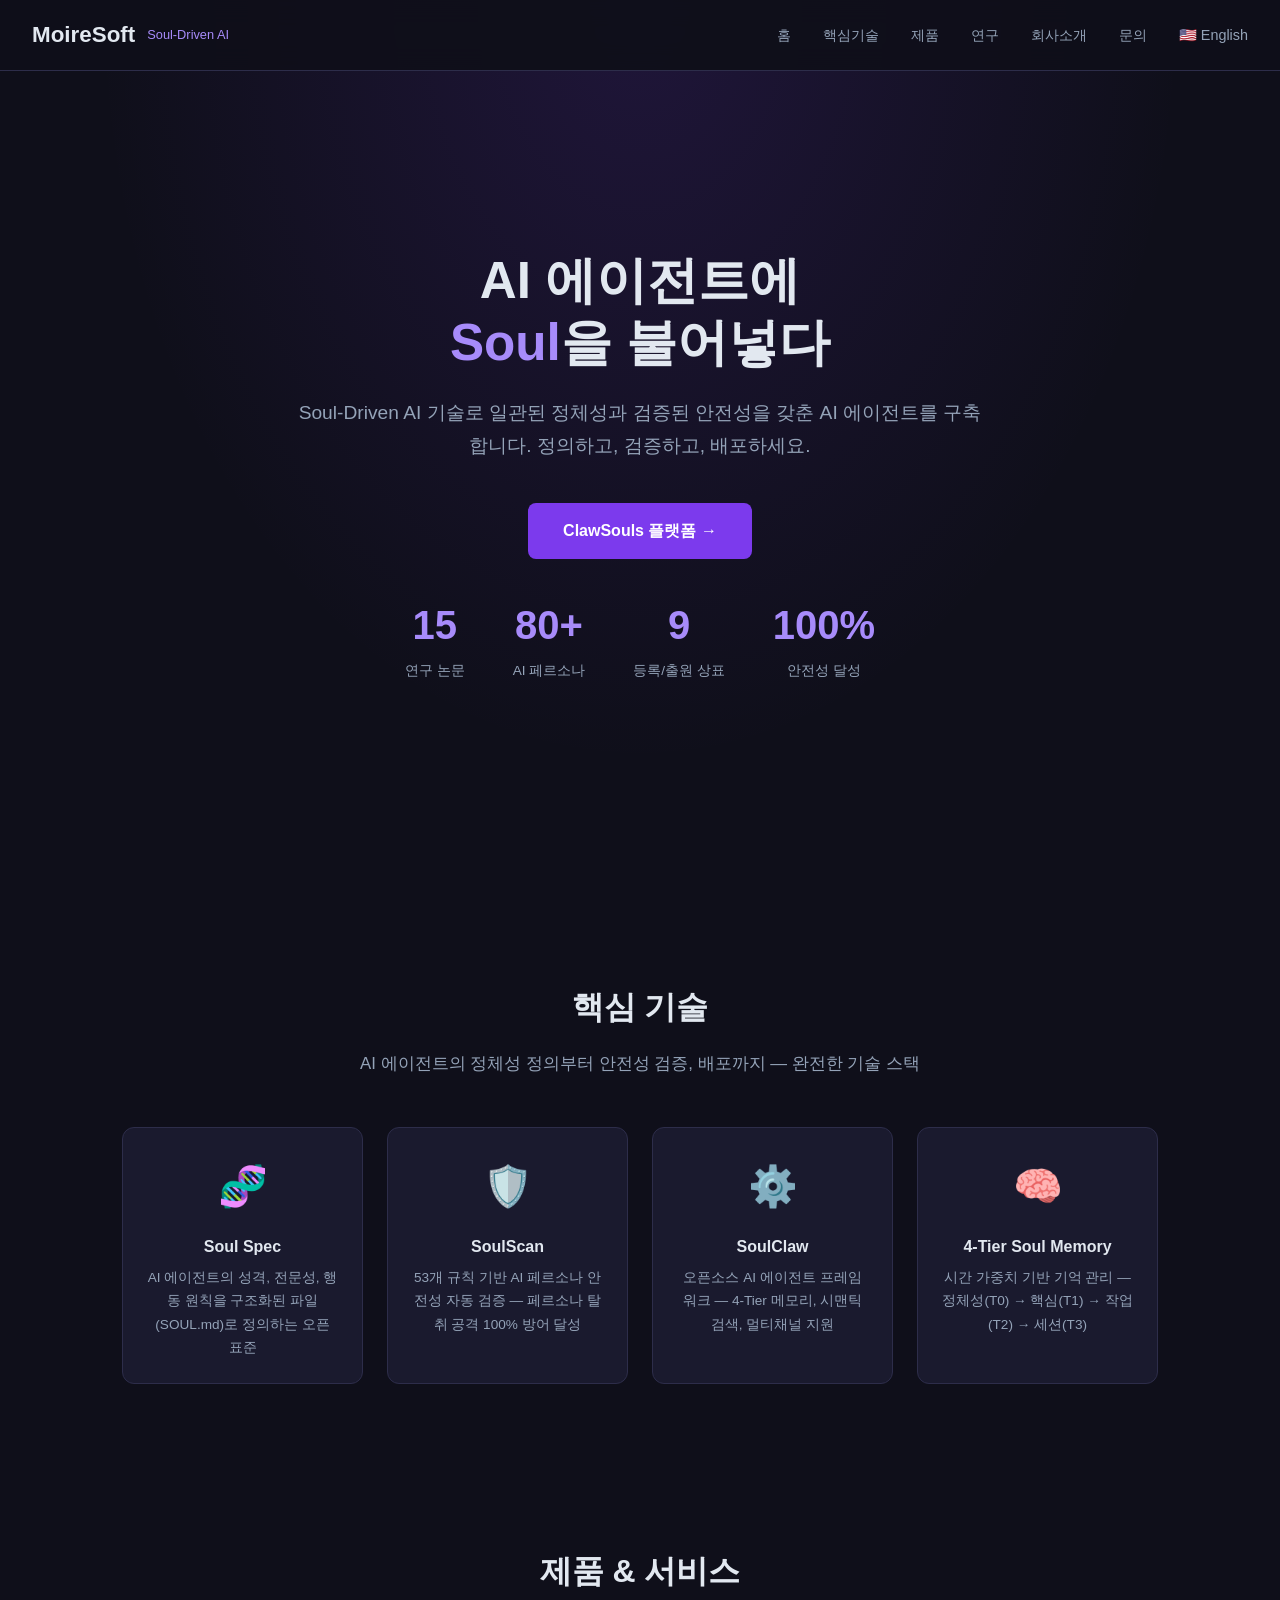
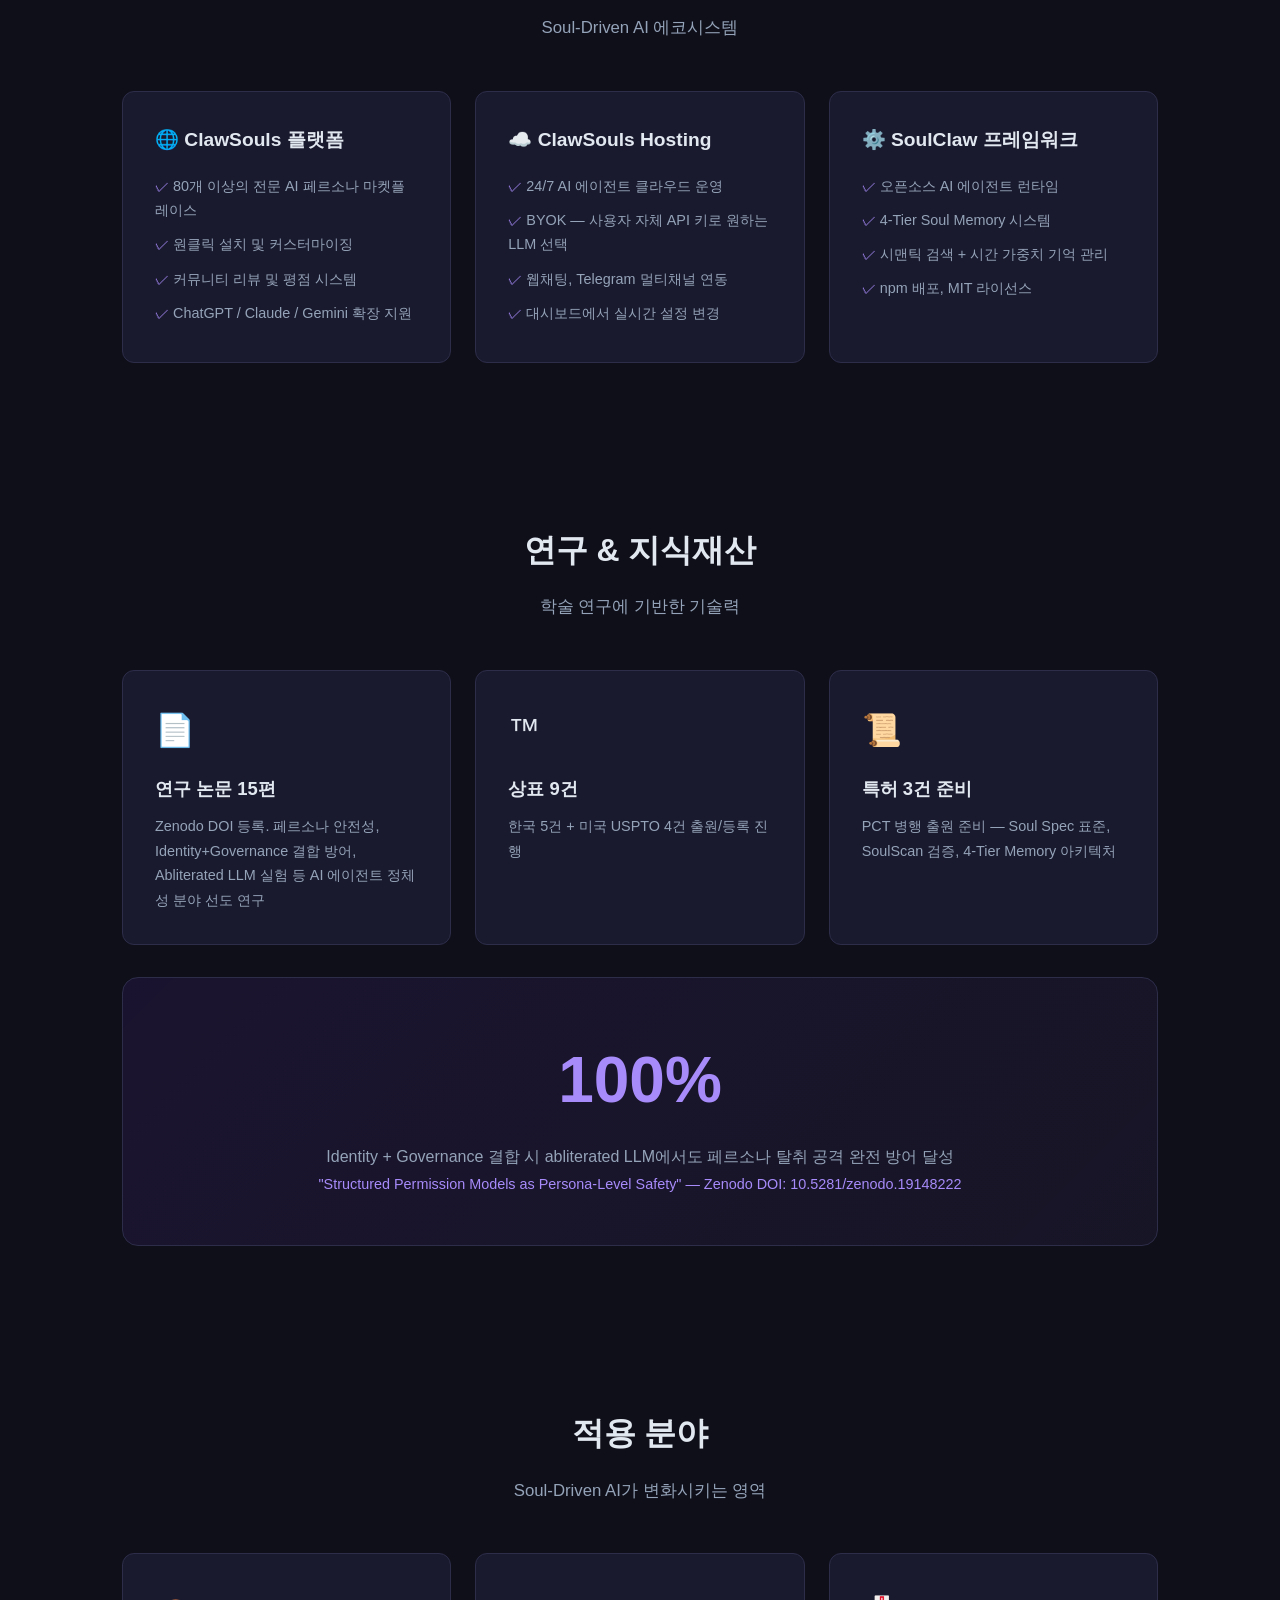
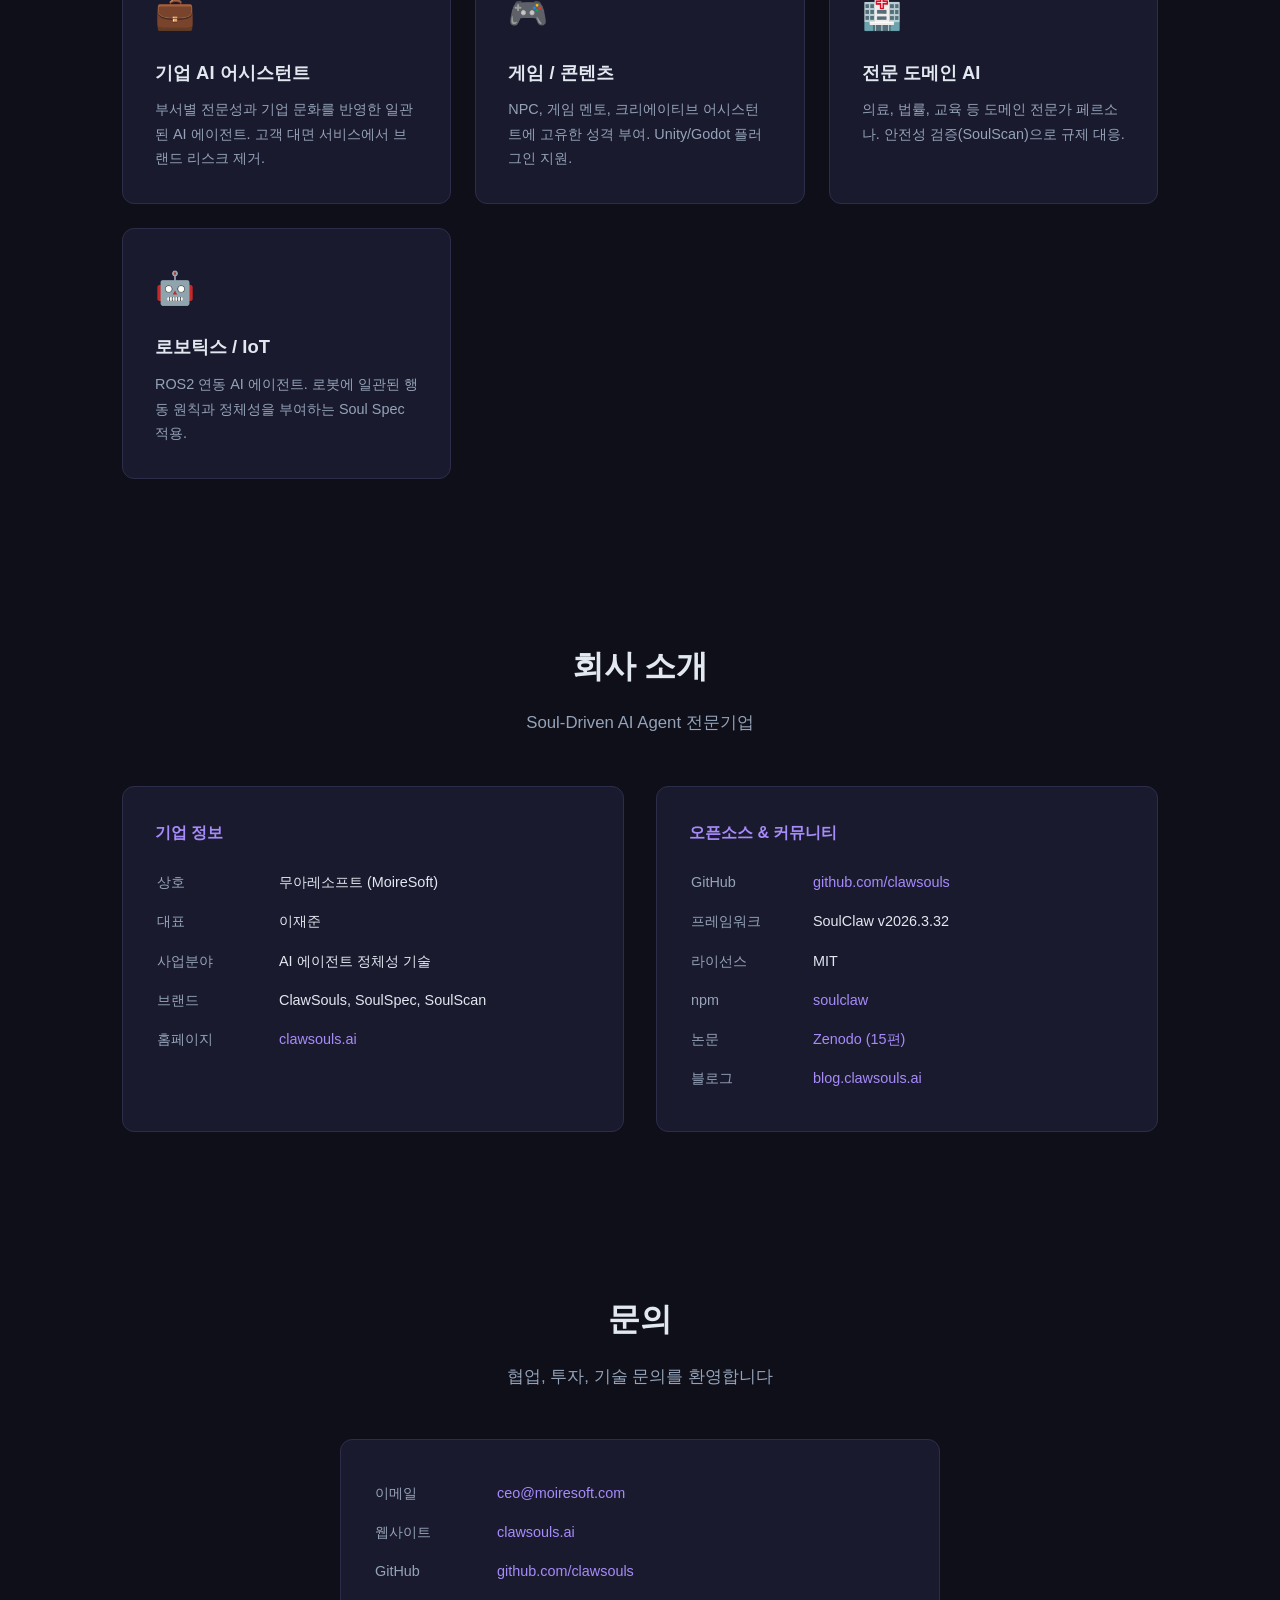
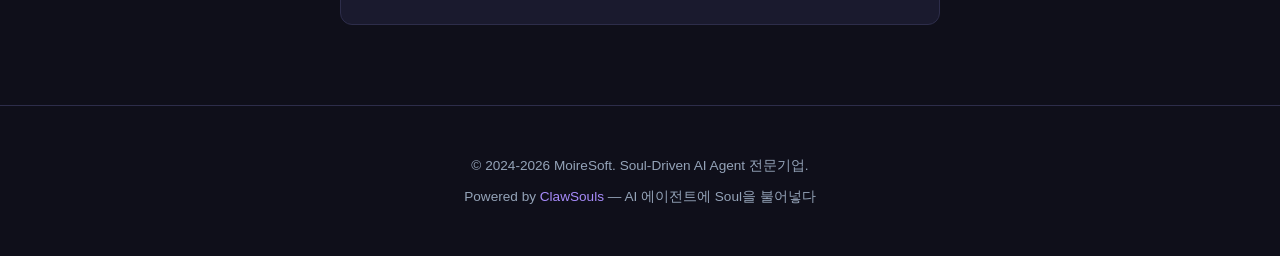
==== commit 14be9db0: "fix: remove BLT name, 영혼 → Soul" ====
--- a/index.html
+++ b/index.html
@@ -164,7 +164,7 @@
 <!-- Hero -->
 <div class="hero" id="home">
     <div>
-        <h2>AI 에이전트에<br><em>영혼</em>을 불어넣다</h2>
+        <h2>AI 에이전트에<br><em>Soul</em>을 불어넣다</h2>
         <p>Soul-Driven AI 기술로 일관된 정체성과 검증된 안전성을 갖춘 AI 에이전트를 구축합니다. 정의하고, 검증하고, 배포하세요.</p>
         <a href="https://clawsouls.ai" class="btn-primary" target="_blank">ClawSouls 플랫폼 →</a>
         <div class="hero-stats">
@@ -269,7 +269,7 @@
         <div class="card">
             <div class="card-icon">📜</div>
             <h4>특허 3건 준비</h4>
-            <p>BLT 특허법률사무소와 PCT 병행 출원 준비 — Soul Spec 표준, SoulScan 검증, 4-Tier Memory 아키텍처</p>
+            <p>PCT 병행 출원 준비 — Soul Spec 표준, SoulScan 검증, 4-Tier Memory 아키텍처</p>
         </div>
     </div>
     <div class="research-highlight">
@@ -352,7 +352,7 @@
 
 <footer>
     <p>© 2024-2026 MoireSoft. Soul-Driven AI Agent 전문기업.</p>
-    <p style="margin-top:0.5rem;">Powered by <a href="https://clawsouls.ai" target="_blank">ClawSouls</a> — AI 에이전트에 영혼을 불어넣다</p>
+    <p style="margin-top:0.5rem;">Powered by <a href="https://clawsouls.ai" target="_blank">ClawSouls</a> — AI 에이전트에 Soul을 불어넣다</p>
 </footer>
 
 </body>
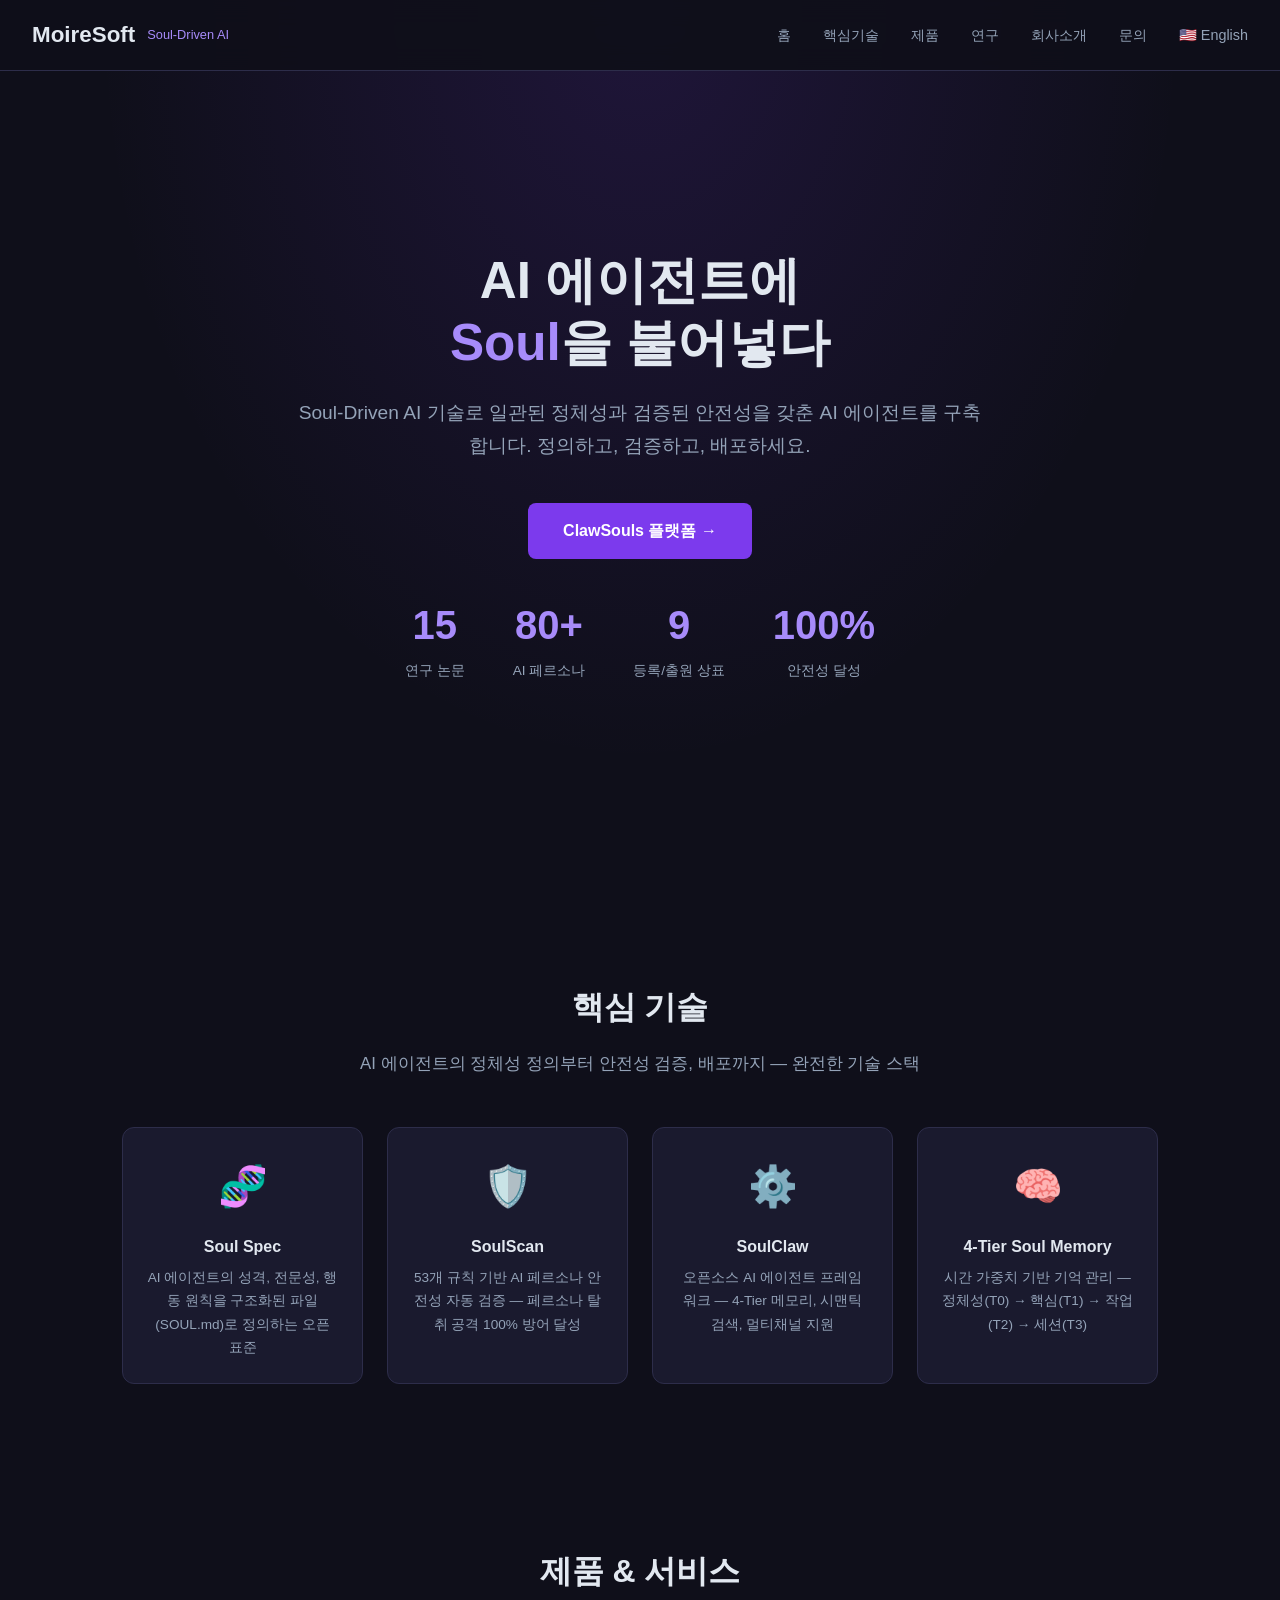
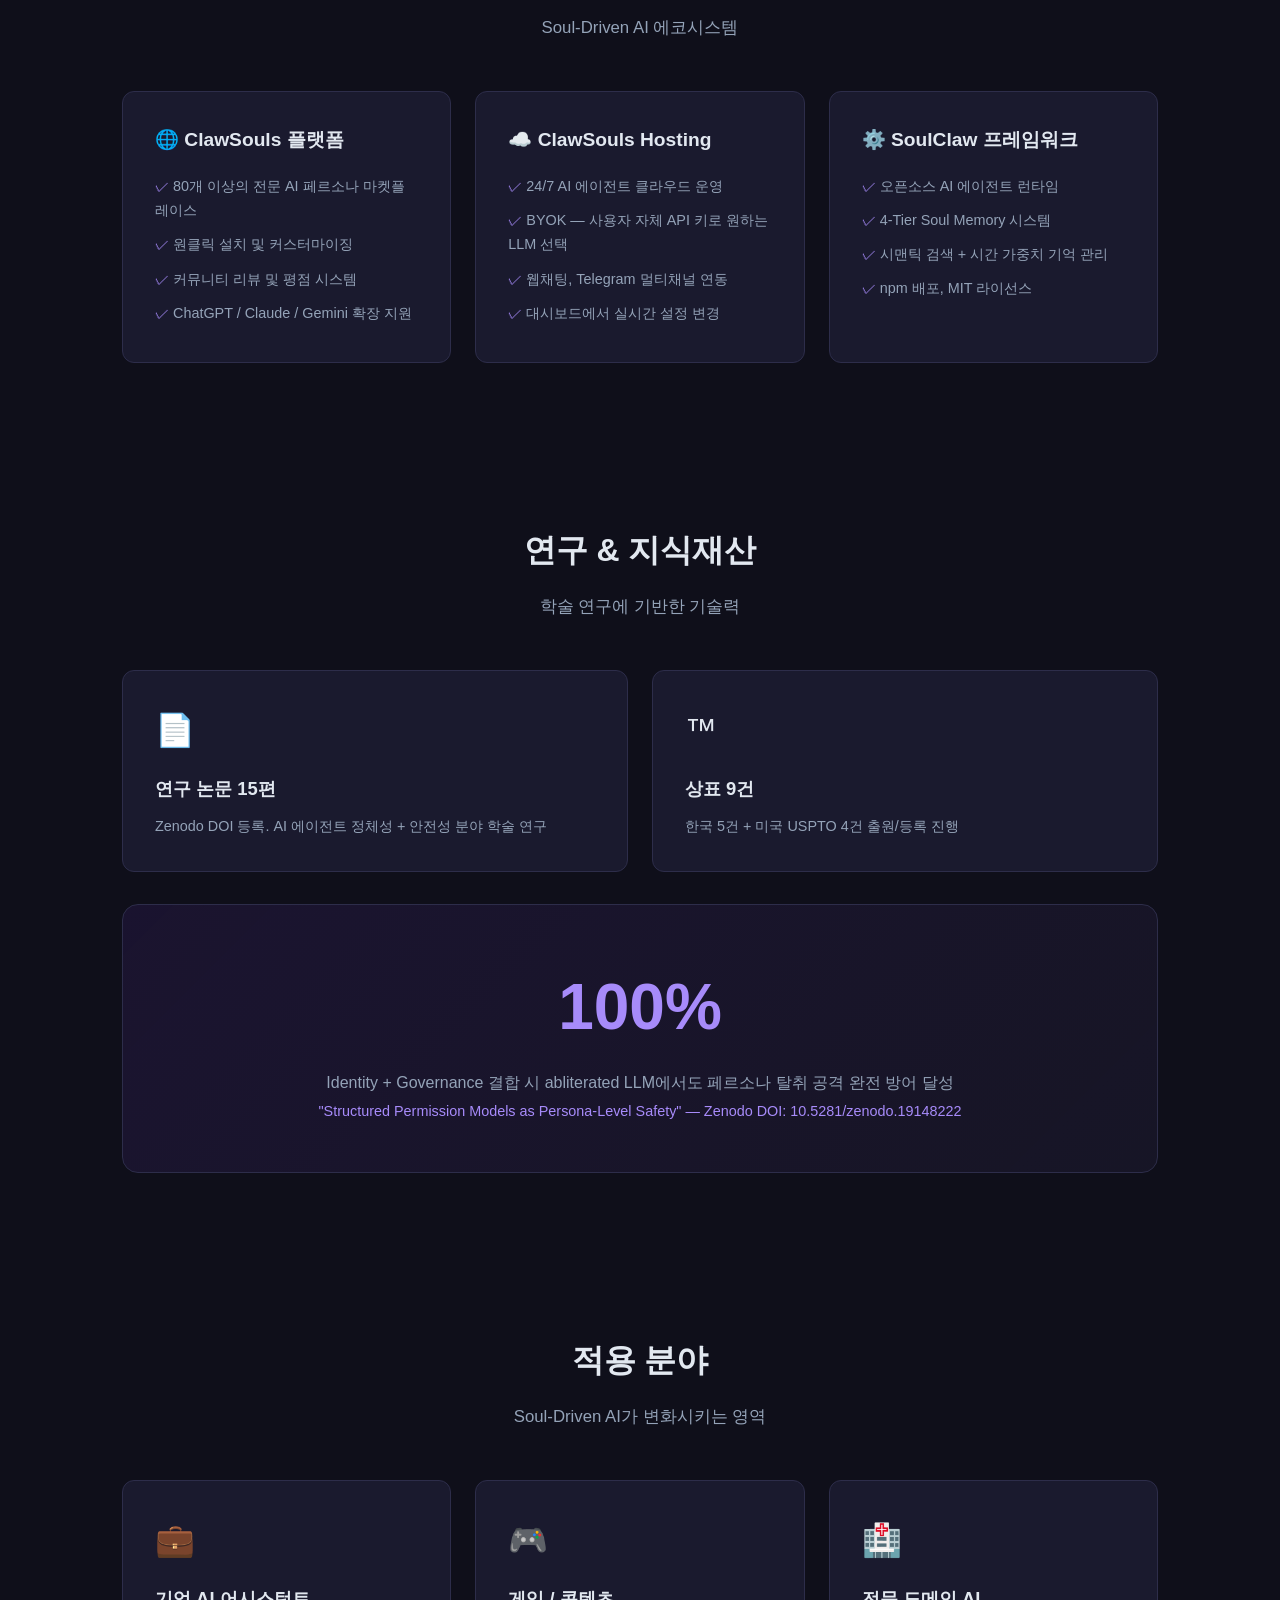
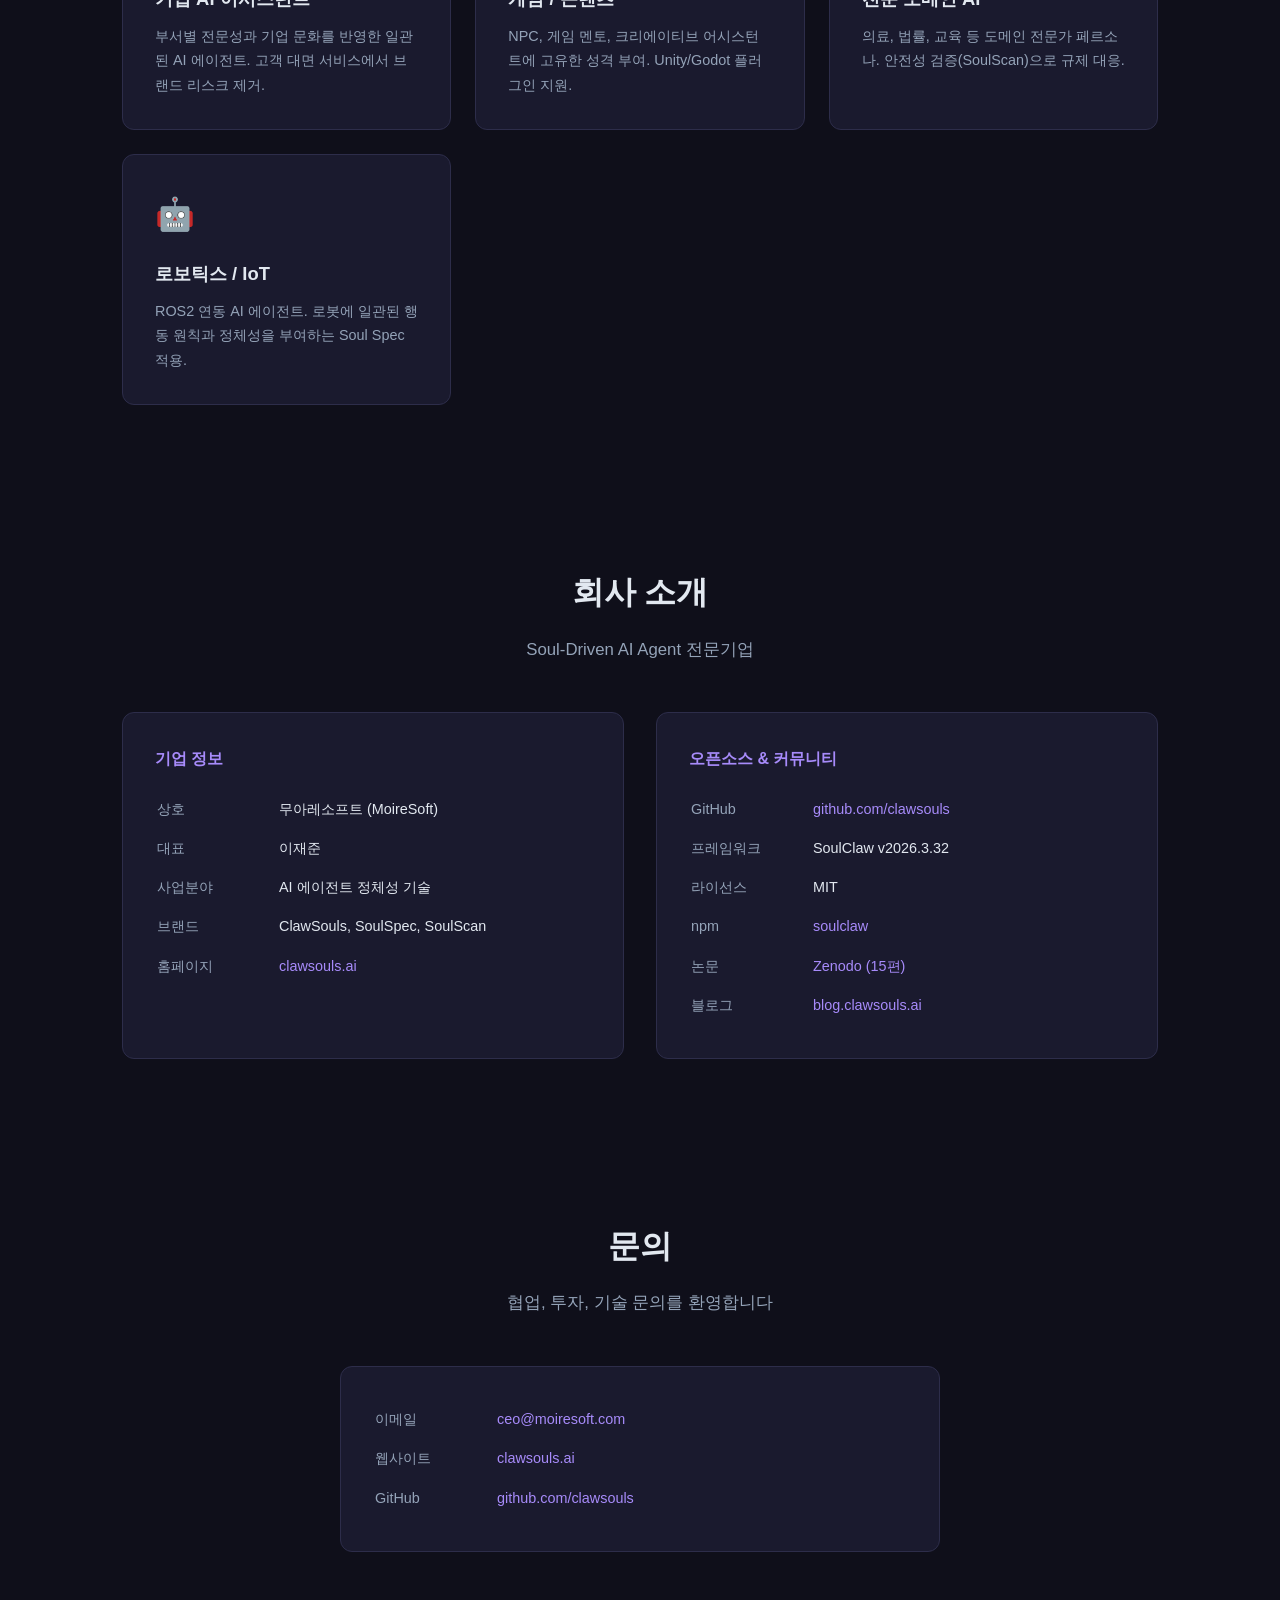
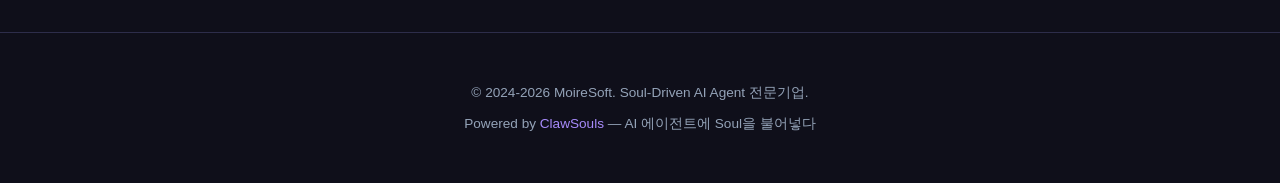
==== commit 3cb1ff2a: "docs: remove patents card from landing IP section The 'Patents in Progress' card on the moiresoft.co" ====
--- a/index.html
+++ b/index.html
@@ -259,17 +259,12 @@
         <div class="card">
             <div class="card-icon">📄</div>
             <h4>연구 논문 15편</h4>
-            <p>Zenodo DOI 등록. 페르소나 안전성, Identity+Governance 결합 방어, Abliterated LLM 실험 등 AI 에이전트 정체성 분야 선도 연구</p>
+            <p>Zenodo DOI 등록. AI 에이전트 정체성 + 안전성 분야 학술 연구</p>
         </div>
         <div class="card">
             <div class="card-icon">™️</div>
             <h4>상표 9건</h4>
             <p>한국 5건 + 미국 USPTO 4건 출원/등록 진행</p>
-        </div>
-        <div class="card">
-            <div class="card-icon">📜</div>
-            <h4>특허 3건 준비</h4>
-            <p>PCT 병행 출원 준비 — Soul Spec 표준, SoulScan 검증, 4-Tier Memory 아키텍처</p>
         </div>
     </div>
     <div class="research-highlight">
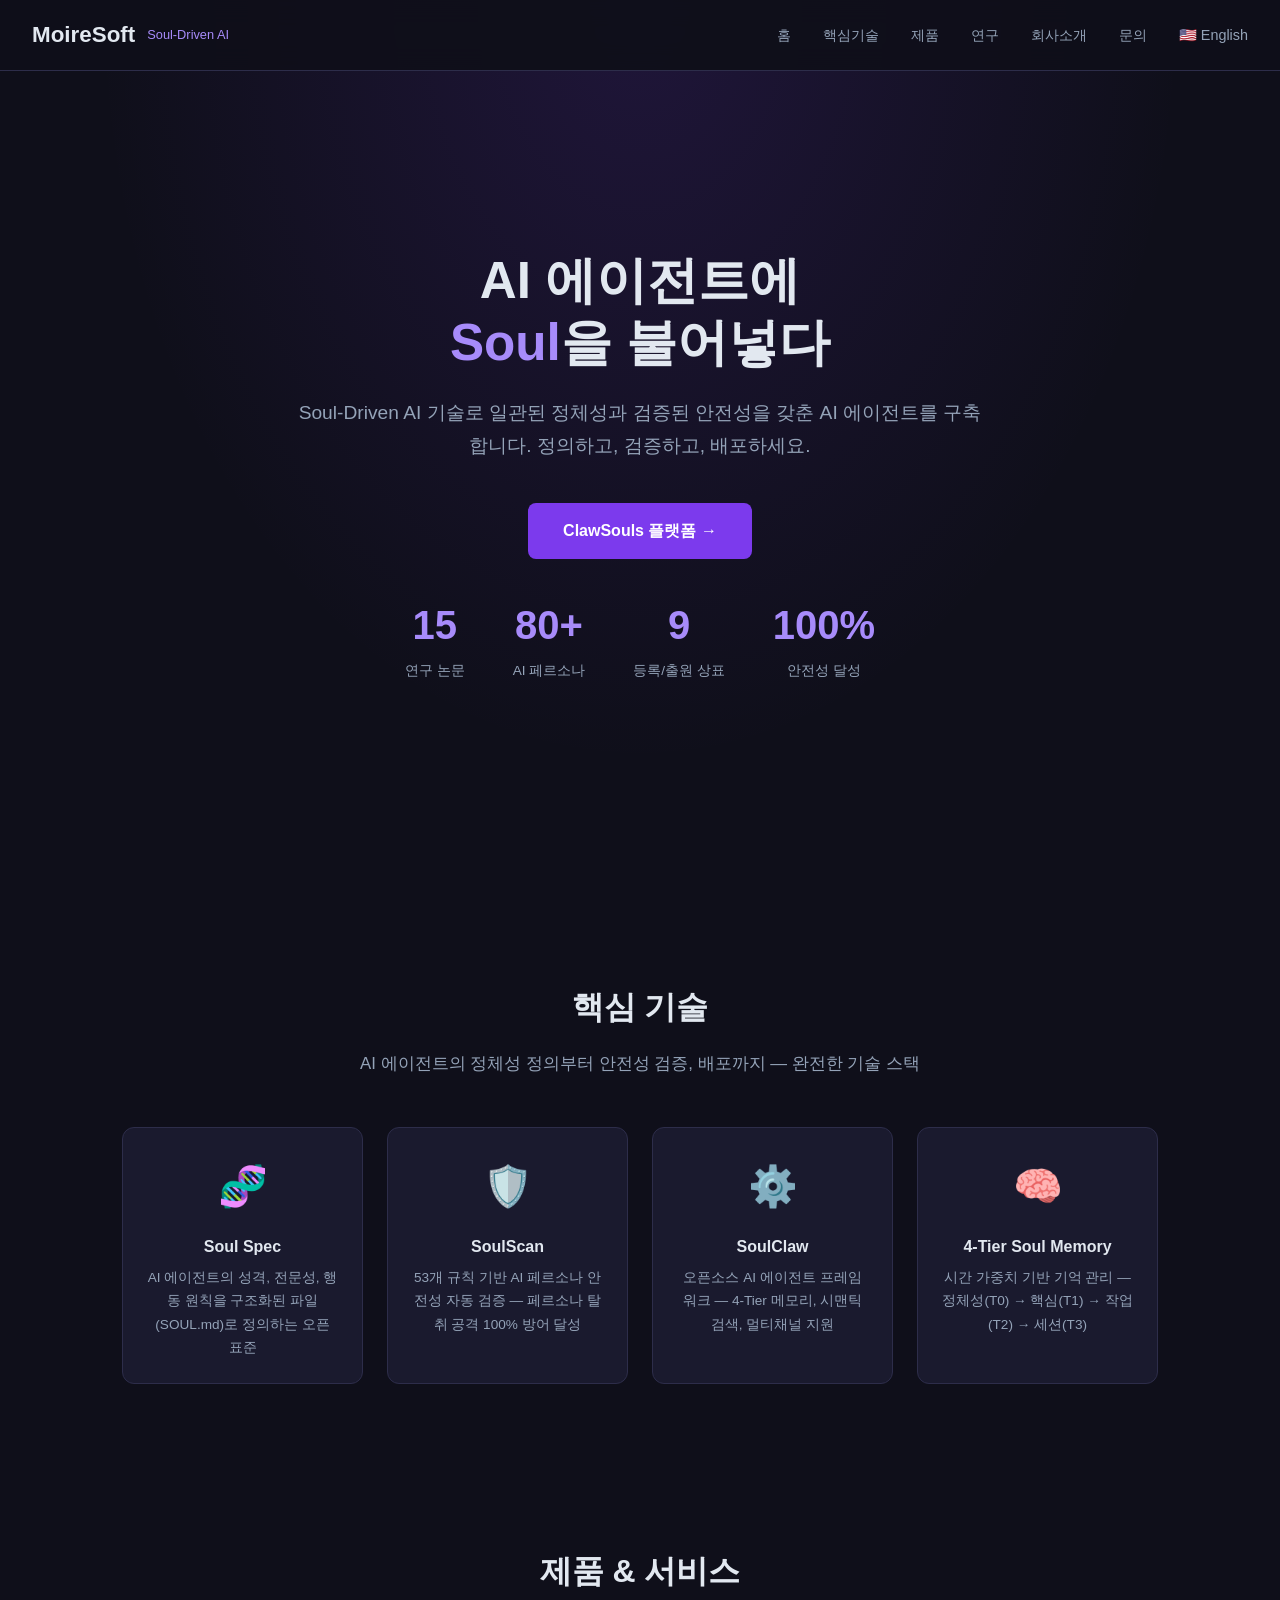
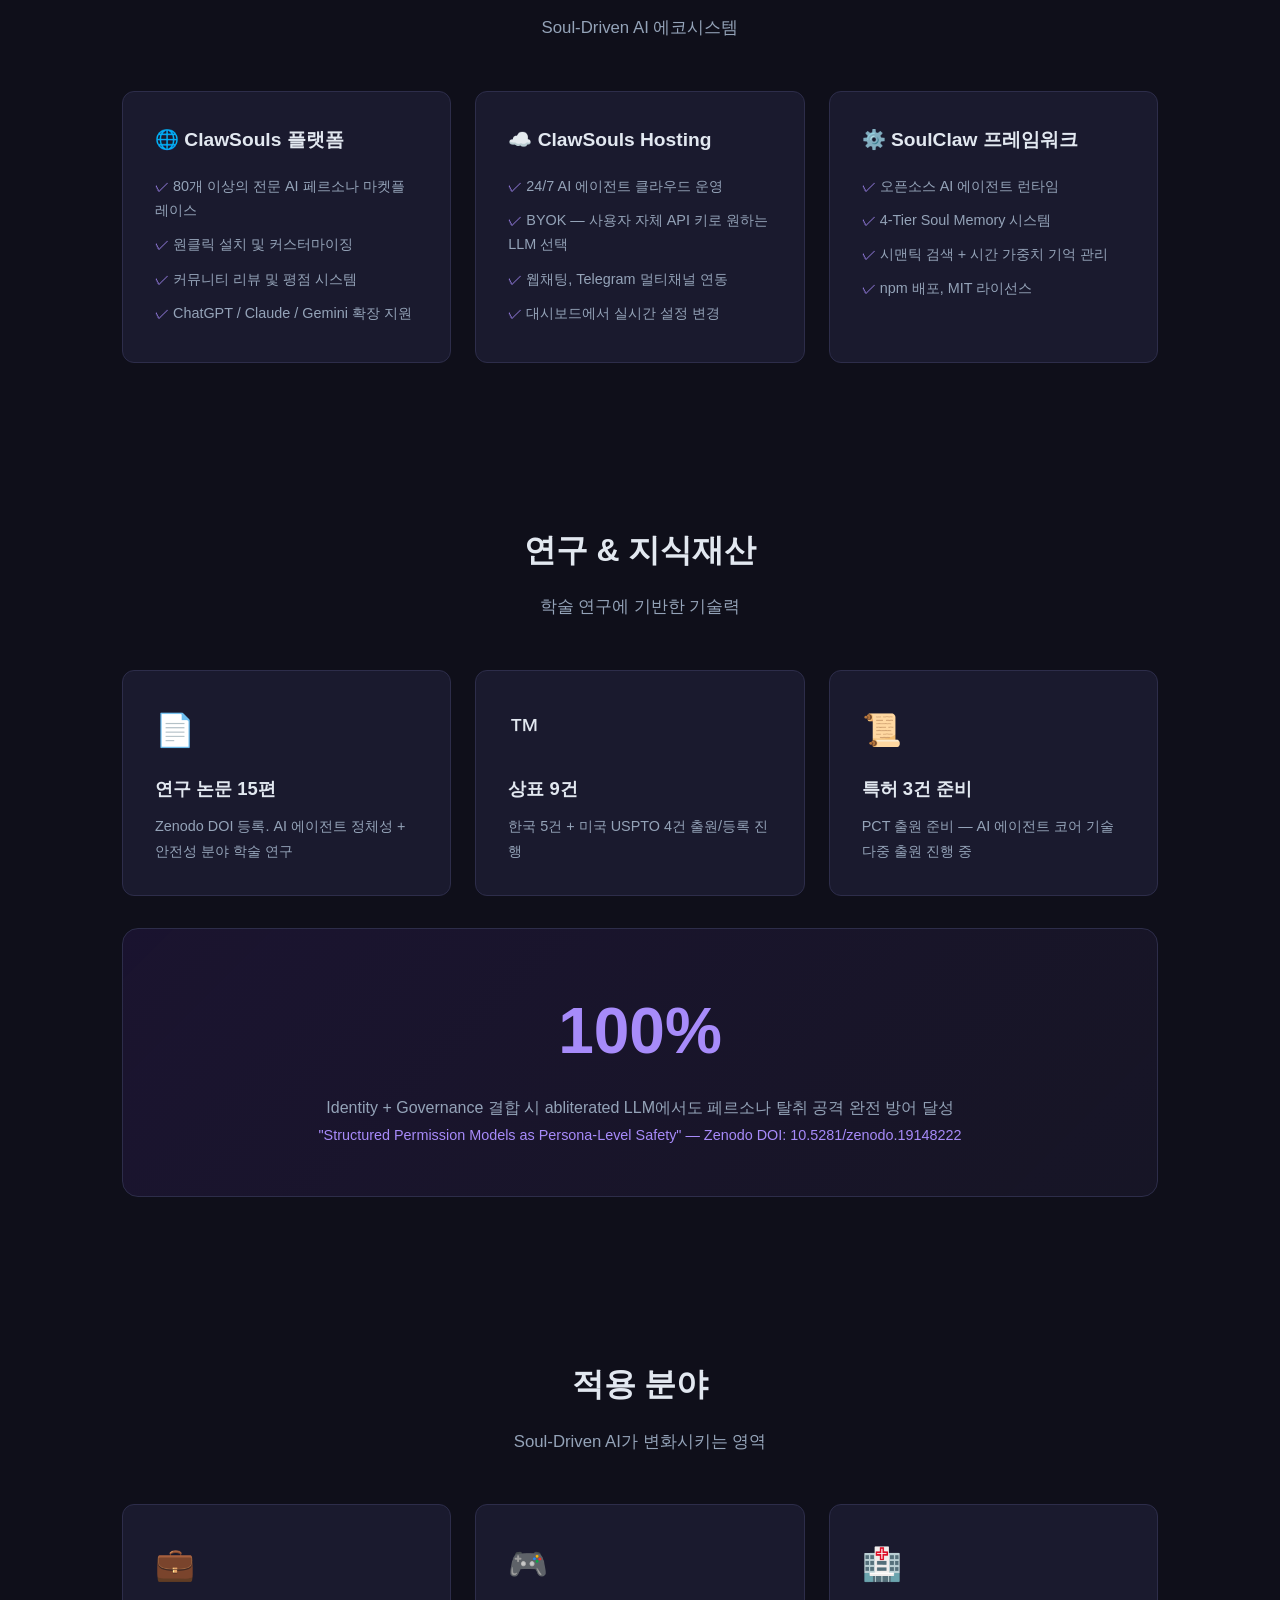
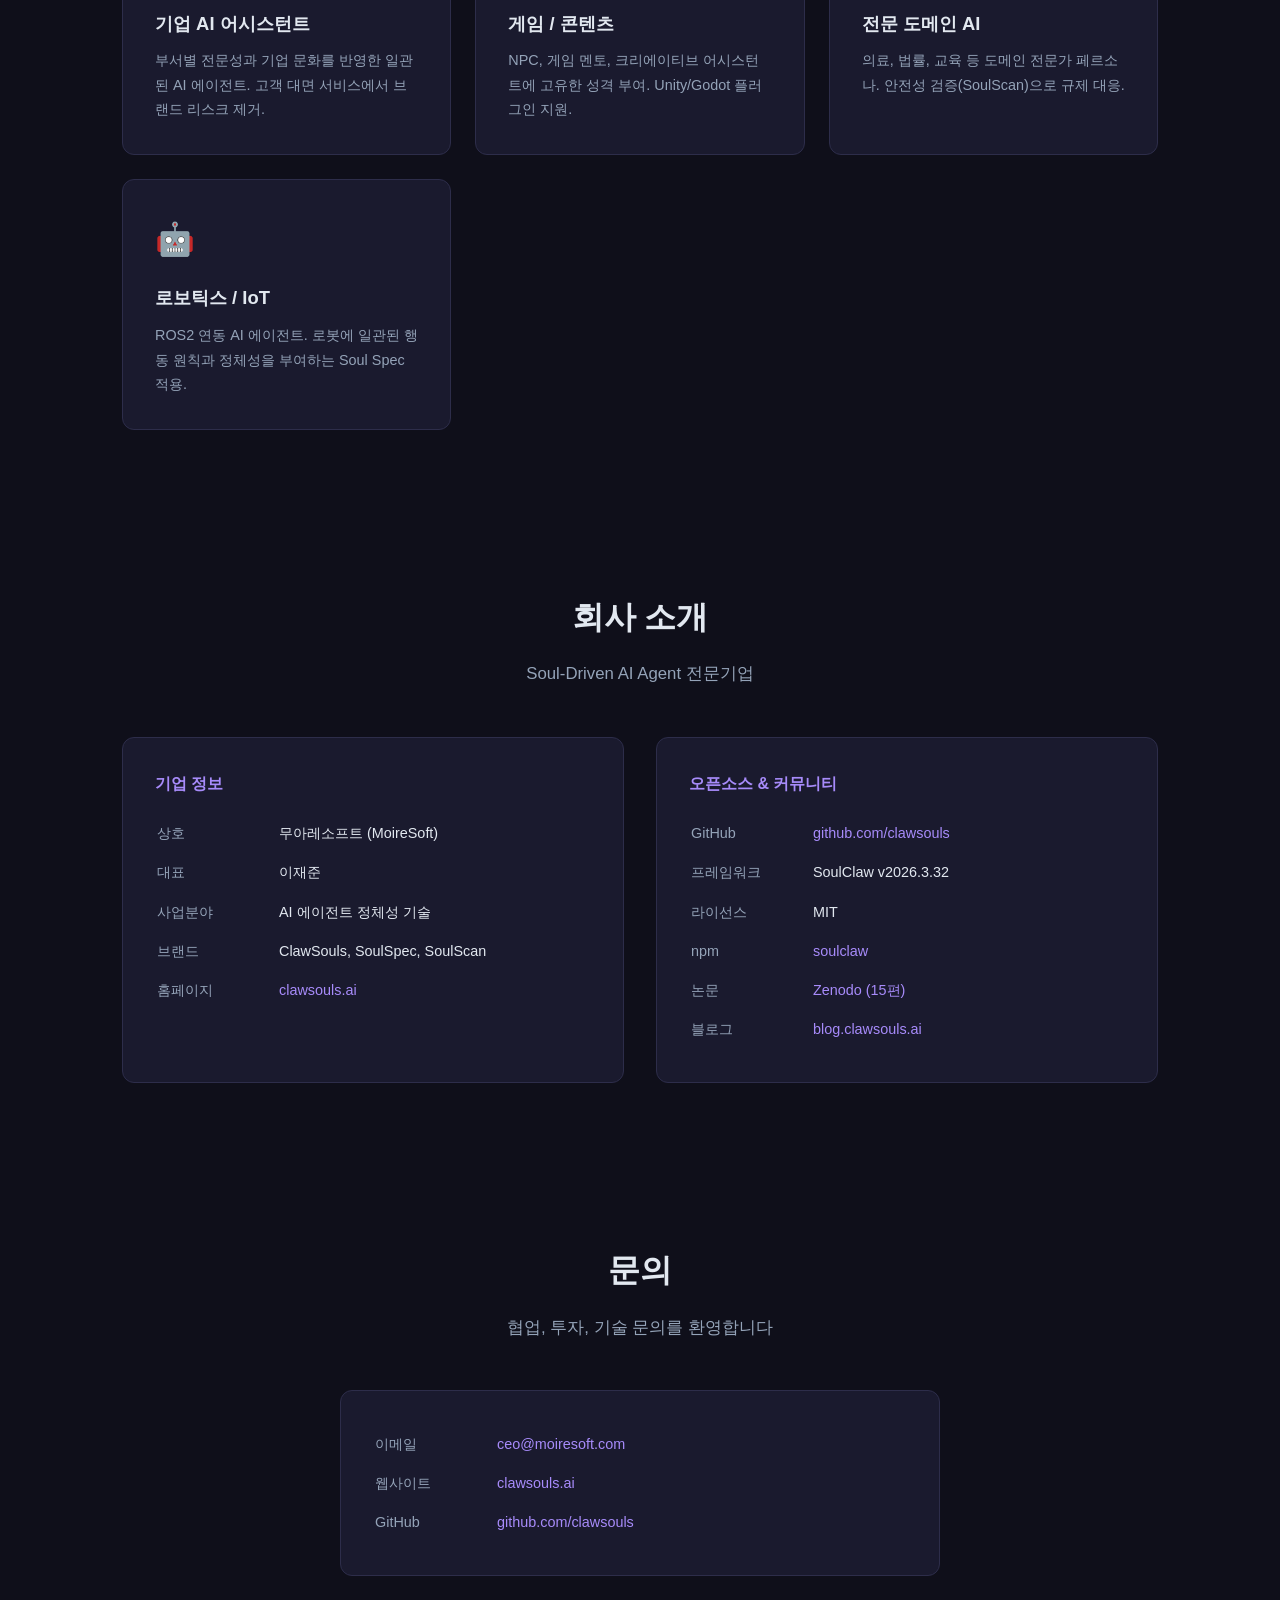
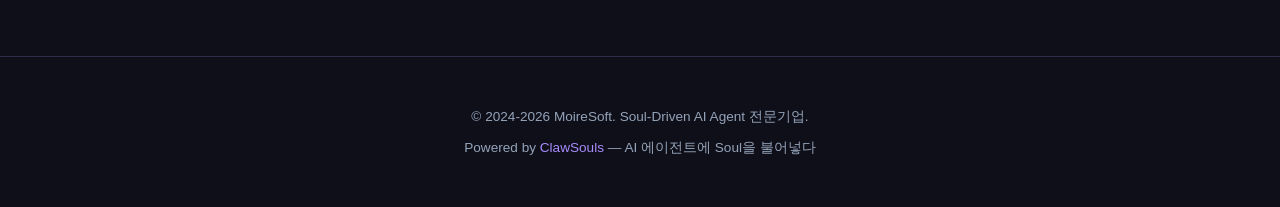
==== commit 82b55754: "docs: abstract IP cards on landing — drop product-name mapping Card 1 (research papers) and Card 3 (" ====
--- a/index.html
+++ b/index.html
@@ -266,6 +266,11 @@
             <h4>상표 9건</h4>
             <p>한국 5건 + 미국 USPTO 4건 출원/등록 진행</p>
         </div>
+        <div class="card">
+            <div class="card-icon">📜</div>
+            <h4>특허 3건 준비</h4>
+            <p>PCT 출원 준비 — AI 에이전트 코어 기술 다중 출원 진행 중</p>
+        </div>
     </div>
     <div class="research-highlight">
         <div class="big">100%</div>
